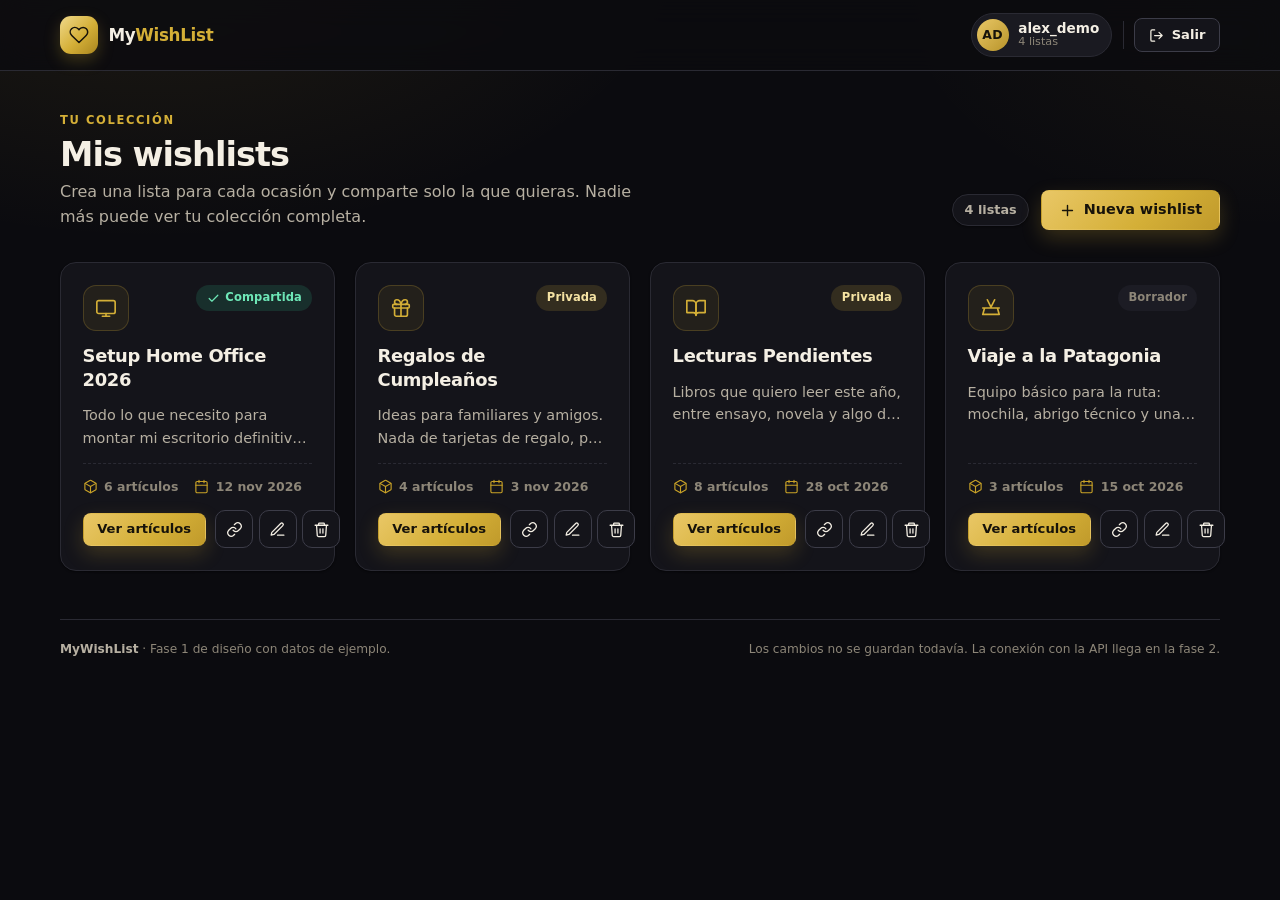
==== frontend/index.html @ bda4924b "Fase 4: Primera implementación de frontend" ====
<!DOCTYPE html>
<html lang="es">
<head>
  <meta charset="UTF-8">
  <meta name="viewport" content="width=device-width, initial-scale=1">
  <meta name="theme-color" content="#0b0b0f">
  <title>Mis wishlists · MyWishList</title>
  <meta name="description" content="Administra tus listas de deseos personales.">
  <link rel="stylesheet" href="css/styles.css">
</head>
<body data-page="wishlists">

  <header class="navbar">
    <div class="container navbar__inner">
      <a class="brand" href="index.html">
        <span class="brand__mark" aria-hidden="true">
          <svg viewBox="0 0 24 24" fill="none" stroke="currentColor" stroke-width="1.8" stroke-linecap="round" stroke-linejoin="round">
            <path d="M20.8 4.6a5.5 5.5 0 0 0-7.8 0L12 5.7l-1.1-1.1a5.5 5.5 0 0 0-7.8 7.8l1.1 1.1L12 21l7.7-7.5 1.1-1.1a5.5 5.5 0 0 0 0-7.8Z"/>
          </svg>
        </span>
        <span class="brand__name">My<span>WishList</span></span>
      </a>

      <nav class="navbar__actions" aria-label="Cuenta">
        <div class="user-chip">
          <span class="user-chip__avatar" aria-hidden="true">AD</span>
          <span class="user-chip__meta">
            <span class="user-chip__name">alex_demo</span>
            <span class="user-chip__role">4 listas</span>
          </span>
        </div>
        <span class="navbar__divider" aria-hidden="true"></span>
        <a class="btn btn--ghost btn--sm" href="login.html" aria-label="Cerrar sesión">
          <svg viewBox="0 0 24 24" fill="none" stroke="currentColor" stroke-width="2" stroke-linecap="round" stroke-linejoin="round" aria-hidden="true">
            <path d="M9 21H5a2 2 0 0 1-2-2V5a2 2 0 0 1 2-2h4"/>
            <path d="M16 17l5-5-5-5M21 12H9"/>
          </svg>
          <span>Salir</span>
        </a>
      </nav>
    </div>
  </header>

  <main class="container page">

    <section class="page-head">
      <div>
        <span class="eyebrow">Tu colección</span>
        <h1 class="page-head__title">Mis wishlists</h1>
        <p class="page-head__sub">Crea una lista para cada ocasión y comparte solo la que quieras. Nadie más puede ver tu colección completa.</p>
      </div>
      <div class="page-head__actions">
        <span class="count-pill" id="wishlist-count">4 listas</span>
        <button class="btn btn--primary" type="button" data-modal-open="wishlist-modal" data-new="wishlist">
          <svg viewBox="0 0 24 24" fill="none" stroke="currentColor" stroke-width="2" stroke-linecap="round" stroke-linejoin="round" aria-hidden="true">
            <path d="M12 5v14M5 12h14"/>
          </svg>
          Nueva wishlist
        </button>
      </div>
    </section>

    <section class="wishlist-grid" id="wishlist-grid" aria-label="Listas de deseos">

      <!-- Wishlist 1 -->
      <article class="wishlist-card"
               data-title="Setup Home Office 2026"
               data-description="Todo lo que necesito para montar mi escritorio definitivo: audio, periféricos y ergonomía."
               data-share="http://localhost:8000/?list=8f3c2b7d9a4e4c1f9b5d6a7e8f901234">
        <div class="wishlist-card__top">
          <span class="wishlist-card__icon" aria-hidden="true">
            <svg viewBox="0 0 24 24" fill="none" stroke="currentColor" stroke-width="1.8" stroke-linecap="round" stroke-linejoin="round">
              <rect x="2" y="4" width="20" height="14" rx="2"/>
              <path d="M8 21h8M12 18v3"/>
            </svg>
          </span>
          <span class="badge badge--success">
            <svg viewBox="0 0 24 24" fill="none" stroke="currentColor" stroke-width="2.2" stroke-linecap="round" stroke-linejoin="round" aria-hidden="true">
              <path d="M20 6 9 17l-5-5"/>
            </svg>
            Compartida
          </span>
        </div>
        <h2 class="wishlist-card__title"><a href="wishlist.html">Setup Home Office 2026</a></h2>
        <p class="wishlist-card__desc">Todo lo que necesito para montar mi escritorio definitivo: audio, periféricos y ergonomía.</p>
        <div class="wishlist-card__meta">
          <span class="meta-item">
            <svg viewBox="0 0 24 24" fill="none" stroke="currentColor" stroke-width="1.8" stroke-linecap="round" stroke-linejoin="round" aria-hidden="true">
              <path d="M21 16V8a2 2 0 0 0-1-1.73l-7-4a2 2 0 0 0-2 0l-7 4A2 2 0 0 0 3 8v8a2 2 0 0 0 1 1.73l7 4a2 2 0 0 0 2 0l7-4A2 2 0 0 0 21 16Z"/>
              <path d="m3.3 7 8.7 5 8.7-5M12 22V12"/>
            </svg>
            6 artículos
          </span>
          <span class="meta-item">
            <svg viewBox="0 0 24 24" fill="none" stroke="currentColor" stroke-width="1.8" stroke-linecap="round" stroke-linejoin="round" aria-hidden="true">
              <rect x="3" y="4" width="18" height="18" rx="2"/>
              <path d="M16 2v4M8 2v4M3 10h18"/>
            </svg>
            12 nov 2026
          </span>
        </div>
        <div class="wishlist-card__actions">
          <a class="btn btn--primary btn--sm" href="wishlist.html">Ver artículos</a>
          <div class="wishlist-card__tools">
            <button class="btn btn--ghost btn--icon" type="button" data-action="share"
                    data-share="http://localhost:8000/?list=8f3c2b7d9a4e4c1f9b5d6a7e8f901234"
                    title="Copiar enlace para compartir" aria-label="Copiar enlace para compartir">
              <svg viewBox="0 0 24 24" fill="none" stroke="currentColor" stroke-width="1.8" stroke-linecap="round" stroke-linejoin="round" aria-hidden="true">
                <path d="M10 13a5 5 0 0 0 7.5.5l3-3a5 5 0 0 0-7-7l-1.7 1.7"/>
                <path d="M14 11a5 5 0 0 0-7.5-.5l-3 3a5 5 0 0 0 7 7l1.7-1.7"/>
              </svg>
            </button>
            <button class="btn btn--ghost btn--icon" type="button" data-action="edit-wishlist"
                    title="Editar wishlist" aria-label="Editar wishlist">
              <svg viewBox="0 0 24 24" fill="none" stroke="currentColor" stroke-width="1.8" stroke-linecap="round" stroke-linejoin="round" aria-hidden="true">
                <path d="M12 20h9"/>
                <path d="M16.5 3.5a2.1 2.1 0 0 1 3 3L7 19l-4 1 1-4Z"/>
              </svg>
            </button>
            <button class="btn btn--ghost btn--icon is-danger" type="button" data-action="delete-wishlist"
                    title="Eliminar wishlist" aria-label="Eliminar wishlist">
              <svg viewBox="0 0 24 24" fill="none" stroke="currentColor" stroke-width="1.8" stroke-linecap="round" stroke-linejoin="round" aria-hidden="true">
                <path d="M3 6h18M8 6V4a1 1 0 0 1 1-1h6a1 1 0 0 1 1 1v2M19 6l-1 14a2 2 0 0 1-2 2H8a2 2 0 0 1-2-2L5 6"/>
                <path d="M10 11v6M14 11v6"/>
              </svg>
            </button>
          </div>
        </div>
      </article>

      <!-- Wishlist 2 -->
      <article class="wishlist-card"
               data-title="Regalos de Cumpleaños"
               data-description="Ideas para familiares y amigos. Nada de tarjetas de regalo, por favor."
               data-share="http://localhost:8000/?list=1a2b3c4d5e6f7a8b9c0d1e2f3a4b5c6d">
        <div class="wishlist-card__top">
          <span class="wishlist-card__icon" aria-hidden="true">
            <svg viewBox="0 0 24 24" fill="none" stroke="currentColor" stroke-width="1.8" stroke-linecap="round" stroke-linejoin="round">
              <rect x="3" y="8" width="18" height="4" rx="1"/>
              <path d="M12 8v13M19 12v7a2 2 0 0 1-2 2H7a2 2 0 0 1-2-2v-7"/>
              <path d="M7.5 8a2.5 2.5 0 0 1 0-5C11 3 12 8 12 8s1-5 4.5-5a2.5 2.5 0 0 1 0 5"/>
            </svg>
          </span>
          <span class="badge badge--soft">Privada</span>
        </div>
        <h2 class="wishlist-card__title"><a href="wishlist.html">Regalos de Cumpleaños</a></h2>
        <p class="wishlist-card__desc">Ideas para familiares y amigos. Nada de tarjetas de regalo, por favor.</p>
        <div class="wishlist-card__meta">
          <span class="meta-item">
            <svg viewBox="0 0 24 24" fill="none" stroke="currentColor" stroke-width="1.8" stroke-linecap="round" stroke-linejoin="round" aria-hidden="true">
              <path d="M21 16V8a2 2 0 0 0-1-1.73l-7-4a2 2 0 0 0-2 0l-7 4A2 2 0 0 0 3 8v8a2 2 0 0 0 1 1.73l7 4a2 2 0 0 0 2 0l7-4A2 2 0 0 0 21 16Z"/>
              <path d="m3.3 7 8.7 5 8.7-5M12 22V12"/>
            </svg>
            4 artículos
          </span>
          <span class="meta-item">
            <svg viewBox="0 0 24 24" fill="none" stroke="currentColor" stroke-width="1.8" stroke-linecap="round" stroke-linejoin="round" aria-hidden="true">
              <rect x="3" y="4" width="18" height="18" rx="2"/>
              <path d="M16 2v4M8 2v4M3 10h18"/>
            </svg>
            3 nov 2026
          </span>
        </div>
        <div class="wishlist-card__actions">
          <a class="btn btn--primary btn--sm" href="wishlist.html">Ver artículos</a>
          <div class="wishlist-card__tools">
            <button class="btn btn--ghost btn--icon" type="button" data-action="share"
                    data-share="http://localhost:8000/?list=1a2b3c4d5e6f7a8b9c0d1e2f3a4b5c6d"
                    title="Copiar enlace para compartir" aria-label="Copiar enlace para compartir">
              <svg viewBox="0 0 24 24" fill="none" stroke="currentColor" stroke-width="1.8" stroke-linecap="round" stroke-linejoin="round" aria-hidden="true">
                <path d="M10 13a5 5 0 0 0 7.5.5l3-3a5 5 0 0 0-7-7l-1.7 1.7"/>
                <path d="M14 11a5 5 0 0 0-7.5-.5l-3 3a5 5 0 0 0 7 7l1.7-1.7"/>
              </svg>
            </button>
            <button class="btn btn--ghost btn--icon" type="button" data-action="edit-wishlist"
                    title="Editar wishlist" aria-label="Editar wishlist">
              <svg viewBox="0 0 24 24" fill="none" stroke="currentColor" stroke-width="1.8" stroke-linecap="round" stroke-linejoin="round" aria-hidden="true">
                <path d="M12 20h9"/>
                <path d="M16.5 3.5a2.1 2.1 0 0 1 3 3L7 19l-4 1 1-4Z"/>
              </svg>
            </button>
            <button class="btn btn--ghost btn--icon is-danger" type="button" data-action="delete-wishlist"
                    title="Eliminar wishlist" aria-label="Eliminar wishlist">
              <svg viewBox="0 0 24 24" fill="none" stroke="currentColor" stroke-width="1.8" stroke-linecap="round" stroke-linejoin="round" aria-hidden="true">
                <path d="M3 6h18M8 6V4a1 1 0 0 1 1-1h6a1 1 0 0 1 1 1v2M19 6l-1 14a2 2 0 0 1-2 2H8a2 2 0 0 1-2-2L5 6"/>
                <path d="M10 11v6M14 11v6"/>
              </svg>
            </button>
          </div>
        </div>
      </article>

      <!-- Wishlist 3 -->
      <article class="wishlist-card"
               data-title="Lecturas Pendientes"
               data-description="Libros que quiero leer este año, entre ensayo, novela y algo de tecnología."
               data-share="http://localhost:8000/?list=9e8d7c6b5a4f3e2d1c0b9a8f7e6d5c4b">
        <div class="wishlist-card__top">
          <span class="wishlist-card__icon" aria-hidden="true">
            <svg viewBox="0 0 24 24" fill="none" stroke="currentColor" stroke-width="1.8" stroke-linecap="round" stroke-linejoin="round">
              <path d="M2 4h6a4 4 0 0 1 4 4v12a3 3 0 0 0-3-3H2z"/>
              <path d="M22 4h-6a4 4 0 0 0-4 4v12a3 3 0 0 1 3-3h7z"/>
            </svg>
          </span>
          <span class="badge badge--soft">Privada</span>
        </div>
        <h2 class="wishlist-card__title"><a href="wishlist.html">Lecturas Pendientes</a></h2>
        <p class="wishlist-card__desc">Libros que quiero leer este año, entre ensayo, novela y algo de tecnología.</p>
        <div class="wishlist-card__meta">
          <span class="meta-item">
            <svg viewBox="0 0 24 24" fill="none" stroke="currentColor" stroke-width="1.8" stroke-linecap="round" stroke-linejoin="round" aria-hidden="true">
              <path d="M21 16V8a2 2 0 0 0-1-1.73l-7-4a2 2 0 0 0-2 0l-7 4A2 2 0 0 0 3 8v8a2 2 0 0 0 1 1.73l7 4a2 2 0 0 0 2 0l7-4A2 2 0 0 0 21 16Z"/>
              <path d="m3.3 7 8.7 5 8.7-5M12 22V12"/>
            </svg>
            8 artículos
          </span>
          <span class="meta-item">
            <svg viewBox="0 0 24 24" fill="none" stroke="currentColor" stroke-width="1.8" stroke-linecap="round" stroke-linejoin="round" aria-hidden="true">
              <rect x="3" y="4" width="18" height="18" rx="2"/>
              <path d="M16 2v4M8 2v4M3 10h18"/>
            </svg>
            28 oct 2026
          </span>
        </div>
        <div class="wishlist-card__actions">
          <a class="btn btn--primary btn--sm" href="wishlist.html">Ver artículos</a>
          <div class="wishlist-card__tools">
            <button class="btn btn--ghost btn--icon" type="button" data-action="share"
                    data-share="http://localhost:8000/?list=9e8d7c6b5a4f3e2d1c0b9a8f7e6d5c4b"
                    title="Copiar enlace para compartir" aria-label="Copiar enlace para compartir">
              <svg viewBox="0 0 24 24" fill="none" stroke="currentColor" stroke-width="1.8" stroke-linecap="round" stroke-linejoin="round" aria-hidden="true">
                <path d="M10 13a5 5 0 0 0 7.5.5l3-3a5 5 0 0 0-7-7l-1.7 1.7"/>
                <path d="M14 11a5 5 0 0 0-7.5-.5l-3 3a5 5 0 0 0 7 7l1.7-1.7"/>
              </svg>
            </button>
            <button class="btn btn--ghost btn--icon" type="button" data-action="edit-wishlist"
                    title="Editar wishlist" aria-label="Editar wishlist">
              <svg viewBox="0 0 24 24" fill="none" stroke="currentColor" stroke-width="1.8" stroke-linecap="round" stroke-linejoin="round" aria-hidden="true">
                <path d="M12 20h9"/>
                <path d="M16.5 3.5a2.1 2.1 0 0 1 3 3L7 19l-4 1 1-4Z"/>
              </svg>
            </button>
            <button class="btn btn--ghost btn--icon is-danger" type="button" data-action="delete-wishlist"
                    title="Eliminar wishlist" aria-label="Eliminar wishlist">
              <svg viewBox="0 0 24 24" fill="none" stroke="currentColor" stroke-width="1.8" stroke-linecap="round" stroke-linejoin="round" aria-hidden="true">
                <path d="M3 6h18M8 6V4a1 1 0 0 1 1-1h6a1 1 0 0 1 1 1v2M19 6l-1 14a2 2 0 0 1-2 2H8a2 2 0 0 1-2-2L5 6"/>
                <path d="M10 11v6M14 11v6"/>
              </svg>
            </button>
          </div>
        </div>
      </article>

      <!-- Wishlist 4 -->
      <article class="wishlist-card"
               data-title="Viaje a la Patagonia"
               data-description="Equipo básico para la ruta: mochila, abrigo técnico y una buena cámara."
               data-share="http://localhost:8000/?list=5c4b3a2d1e0f9a8b7c6d5e4f3a2b1c0d">
        <div class="wishlist-card__top">
          <span class="wishlist-card__icon" aria-hidden="true">
            <svg viewBox="0 0 24 24" fill="none" stroke="currentColor" stroke-width="1.8" stroke-linecap="round" stroke-linejoin="round">
              <path d="m8 3 4 8 4-8M3 12h18M5 12l-2 7h18l-2-7"/>
            </svg>
          </span>
          <span class="badge badge--muted">Borrador</span>
        </div>
        <h2 class="wishlist-card__title"><a href="wishlist.html">Viaje a la Patagonia</a></h2>
        <p class="wishlist-card__desc">Equipo básico para la ruta: mochila, abrigo técnico y una buena cámara.</p>
        <div class="wishlist-card__meta">
          <span class="meta-item">
            <svg viewBox="0 0 24 24" fill="none" stroke="currentColor" stroke-width="1.8" stroke-linecap="round" stroke-linejoin="round" aria-hidden="true">
              <path d="M21 16V8a2 2 0 0 0-1-1.73l-7-4a2 2 0 0 0-2 0l-7 4A2 2 0 0 0 3 8v8a2 2 0 0 0 1 1.73l7 4a2 2 0 0 0 2 0l7-4A2 2 0 0 0 21 16Z"/>
              <path d="m3.3 7 8.7 5 8.7-5M12 22V12"/>
            </svg>
            3 artículos
          </span>
          <span class="meta-item">
            <svg viewBox="0 0 24 24" fill="none" stroke="currentColor" stroke-width="1.8" stroke-linecap="round" stroke-linejoin="round" aria-hidden="true">
              <rect x="3" y="4" width="18" height="18" rx="2"/>
              <path d="M16 2v4M8 2v4M3 10h18"/>
            </svg>
            15 oct 2026
          </span>
        </div>
        <div class="wishlist-card__actions">
          <a class="btn btn--primary btn--sm" href="wishlist.html">Ver artículos</a>
          <div class="wishlist-card__tools">
            <button class="btn btn--ghost btn--icon" type="button" data-action="share"
                    data-share="http://localhost:8000/?list=5c4b3a2d1e0f9a8b7c6d5e4f3a2b1c0d"
                    title="Copiar enlace para compartir" aria-label="Copiar enlace para compartir">
              <svg viewBox="0 0 24 24" fill="none" stroke="currentColor" stroke-width="1.8" stroke-linecap="round" stroke-linejoin="round" aria-hidden="true">
                <path d="M10 13a5 5 0 0 0 7.5.5l3-3a5 5 0 0 0-7-7l-1.7 1.7"/>
                <path d="M14 11a5 5 0 0 0-7.5-.5l-3 3a5 5 0 0 0 7 7l1.7-1.7"/>
              </svg>
            </button>
            <button class="btn btn--ghost btn--icon" type="button" data-action="edit-wishlist"
                    title="Editar wishlist" aria-label="Editar wishlist">
              <svg viewBox="0 0 24 24" fill="none" stroke="currentColor" stroke-width="1.8" stroke-linecap="round" stroke-linejoin="round" aria-hidden="true">
                <path d="M12 20h9"/>
                <path d="M16.5 3.5a2.1 2.1 0 0 1 3 3L7 19l-4 1 1-4Z"/>
              </svg>
            </button>
            <button class="btn btn--ghost btn--icon is-danger" type="button" data-action="delete-wishlist"
                    title="Eliminar wishlist" aria-label="Eliminar wishlist">
              <svg viewBox="0 0 24 24" fill="none" stroke="currentColor" stroke-width="1.8" stroke-linecap="round" stroke-linejoin="round" aria-hidden="true">
                <path d="M3 6h18M8 6V4a1 1 0 0 1 1-1h6a1 1 0 0 1 1 1v2M19 6l-1 14a2 2 0 0 1-2 2H8a2 2 0 0 1-2-2L5 6"/>
                <path d="M10 11v6M14 11v6"/>
              </svg>
            </button>
          </div>
        </div>
      </article>

    </section>

    <div class="empty-state" id="wishlist-empty" hidden>
      <span class="empty-state__icon" aria-hidden="true">
        <svg viewBox="0 0 24 24" fill="none" stroke="currentColor" stroke-width="1.8" stroke-linecap="round" stroke-linejoin="round">
          <path d="M20.8 4.6a5.5 5.5 0 0 0-7.8 0L12 5.7l-1.1-1.1a5.5 5.5 0 0 0-7.8 7.8l1.1 1.1L12 21l7.7-7.5 1.1-1.1a5.5 5.5 0 0 0 0-7.8Z"/>
        </svg>
      </span>
      <h2>Aún no tienes wishlists</h2>
      <p>Crea tu primera lista y empieza a guardar esos artículos que no quieres olvidar.</p>
      <button class="btn btn--primary" type="button" data-modal-open="wishlist-modal" data-new="wishlist">Crear mi primera lista</button>
    </div>

    <footer class="page-foot">
      <span><strong>MyWishList</strong> · Fase 1 de diseño con datos de ejemplo.</span>
      <span>Los cambios no se guardan todavía. La conexión con la API llega en la fase 2.</span>
    </footer>

  </main>

  <!-- Modal: crear / editar wishlist -->
  <dialog class="modal" id="wishlist-modal" aria-labelledby="wishlist-modal-title">
    <form id="wishlist-form" novalidate>
      <div class="modal__head">
        <div>
          <h2 class="modal__title" id="wishlist-modal-title">Nueva wishlist</h2>
          <p class="modal__sub" id="wishlist-modal-sub">Dale un nombre a la lista y, si quieres, una descripción breve.</p>
        </div>
        <button class="btn btn--ghost btn--icon" type="button" data-close aria-label="Cerrar">
          <svg viewBox="0 0 24 24" fill="none" stroke="currentColor" stroke-width="2" stroke-linecap="round" stroke-linejoin="round">
            <path d="M18 6 6 18M6 6l12 12"/>
          </svg>
        </button>
      </div>

      <div class="modal__body">
        <div class="field">
          <label class="field__label" for="wishlist-title">Título <span class="req">*</span></label>
          <input class="input" id="wishlist-title" name="title" type="text" maxlength="100"
                 placeholder="Ej. Setup Home Office 2026" required>
        </div>
        <div class="field">
          <label class="field__label" for="wishlist-description">Descripción</label>
          <textarea class="textarea" id="wishlist-description" name="description" maxlength="500"
                    placeholder="¿Para qué es esta lista? (opcional)"></textarea>
          <span class="field__hint">Máximo 500 caracteres.</span>
        </div>
      </div>

      <div class="modal__foot">
        <button class="btn btn--ghost" type="button" data-close>Cancelar</button>
        <button class="btn btn--primary" type="submit">
          <svg viewBox="0 0 24 24" fill="none" stroke="currentColor" stroke-width="2" stroke-linecap="round" stroke-linejoin="round" aria-hidden="true">
            <path d="M20 6 9 17l-5-5"/>
          </svg>
          <span id="wishlist-submit-label">Crear lista</span>
        </button>
      </div>
    </form>
  </dialog>

  <!-- Modal: confirmar eliminación -->
  <dialog class="modal modal--sm" id="confirm-modal" aria-labelledby="confirm-title">
    <div class="modal__head">
      <div>
        <h2 class="modal__title" id="confirm-title">¿Eliminar wishlist?</h2>
        <p class="modal__sub">Esta acción no se puede deshacer.</p>
      </div>
      <button class="btn btn--ghost btn--icon" type="button" data-close aria-label="Cerrar">
        <svg viewBox="0 0 24 24" fill="none" stroke="currentColor" stroke-width="2" stroke-linecap="round" stroke-linejoin="round">
          <path d="M18 6 6 18M6 6l12 12"/>
        </svg>
      </button>
    </div>
    <div class="modal__body">
      <div class="modal-icon modal-icon--danger" aria-hidden="true">
        <svg viewBox="0 0 24 24" fill="none" stroke="currentColor" stroke-width="1.8" stroke-linecap="round" stroke-linejoin="round">
          <path d="M3 6h18M8 6V4a1 1 0 0 1 1-1h6a1 1 0 0 1 1 1v2M19 6l-1 14a2 2 0 0 1-2 2H8a2 2 0 0 1-2-2L5 6"/>
          <path d="M10 11v6M14 11v6"/>
        </svg>
      </div>
      <p class="confirm-text" id="confirm-text">¿Seguro que quieres eliminar <strong>esta lista</strong> y todos sus artículos?</p>
    </div>
    <div class="modal__foot">
      <button class="btn btn--ghost" type="button" data-close>Cancelar</button>
      <button class="btn btn--danger" type="button" data-confirm-delete>Eliminar</button>
    </div>
  </dialog>

  <script defer src="js/ui-mock.js"></script>
</body>
</html>
---- frontend/css/styles.css ----
/* ==========================================================================
   MyWishList — Sistema de diseño
   Fase 1 del frontend: maquetación, estilos e interacción visual con
   datos de ejemplo. Paleta base: tonos oscuros con resaltado dorado.
   ========================================================================== */

:root {
  color-scheme: dark;

  /* Superficies */
  --bg-main: #0b0b0f;
  --bg-surface: #14141a;
  --bg-subtle: #1c1c24;
  --bg-elevated: #1a1a21;

  /* Dorados */
  --primary: #d4af37;
  --primary-hover: #e9c766;
  --primary-dark: #f5e3a3;
  --primary-light: rgba(212, 175, 55, 0.16);
  --primary-lighter: rgba(212, 175, 55, 0.08);
  --accent-soft: #c9a227;

  /* Texto */
  --text-main: #f4efe4;
  --text-muted: #b7b0a2;
  --text-soft: #8d8678;

  /* Bordes */
  --border: #2a2a33;
  --border-strong: #3c3c48;

  /* Estados */
  --danger: #c94f47;
  --danger-dark: #b03f38;
  --danger-light: rgba(201, 79, 71, 0.16);
  --success: #34d399;

  /* Sombras */
  --shadow-sm: 0 1px 2px rgba(0, 0, 0, 0.45);
  --shadow-md: 0 10px 28px rgba(0, 0, 0, 0.45);
  --shadow-lg: 0 24px 64px rgba(0, 0, 0, 0.65);

  /* Radios */
  --radius-sm: 8px;
  --radius-md: 12px;
  --radius-lg: 16px;
  --radius-xl: 22px;

  --font: "Inter", "Segoe UI", system-ui, -apple-system, "Helvetica Neue", Arial, sans-serif;
}

/* --------------------------------------------------------------------------
   Base
   -------------------------------------------------------------------------- */

*,
*::before,
*::after {
  box-sizing: border-box;
}

html {
  -webkit-text-size-adjust: 100%;
  scroll-behavior: smooth;
}

body {
  margin: 0;
  min-height: 100vh;
  font-family: var(--font);
  font-size: 1rem;
  line-height: 1.55;
  color: var(--text-main);
  background-color: var(--bg-main);
  background-image:
    radial-gradient(900px 520px at 12% -8%, rgba(212, 175, 55, 0.1), transparent 60%),
    radial-gradient(700px 420px at 100% 0%, rgba(212, 175, 55, 0.05), transparent 55%);
  background-repeat: no-repeat;
  -webkit-font-smoothing: antialiased;
}

h1,
h2,
h3,
h4,
p {
  margin: 0;
}

a {
  color: var(--primary);
  text-decoration: none;
}

a:hover {
  color: var(--primary-hover);
}

img {
  display: block;
  max-width: 100%;
}

button,
input,
textarea,
select {
  font: inherit;
  color: inherit;
}

:focus-visible {
  outline: 3px solid rgba(212, 175, 55, 0.45);
  outline-offset: 2px;
}

::selection {
  background: rgba(212, 175, 55, 0.32);
  color: #fff;
}

[hidden] {
  display: none !important;
}

/* --------------------------------------------------------------------------
   Layout
   -------------------------------------------------------------------------- */

.container {
  width: min(1160px, 100% - 2.5rem);
  margin-inline: auto;
}

.page {
  padding-block: 2.25rem 3.5rem;
}

.page--narrow {
  width: min(980px, 100% - 2.5rem);
}

.stack {
  display: grid;
  gap: 1.5rem;
}

/* --------------------------------------------------------------------------
   Marca
   -------------------------------------------------------------------------- */

.brand {
  display: inline-flex;
  align-items: center;
  gap: 0.65rem;
  color: var(--text-main);
  font-weight: 800;
  font-size: 1.05rem;
  letter-spacing: -0.02em;
}

.brand:hover {
  color: var(--text-main);
}

.brand__mark {
  display: grid;
  place-items: center;
  width: 38px;
  height: 38px;
  border-radius: 11px;
  color: #17130a;
  background: linear-gradient(135deg, #f0d98a 0%, var(--primary) 55%, #a9861f 100%);
  box-shadow: 0 6px 16px rgba(212, 175, 55, 0.25);
}

.brand__mark svg {
  width: 20px;
  height: 20px;
}

.brand__name span {
  color: var(--primary);
}

/* --------------------------------------------------------------------------
   Navbar
   -------------------------------------------------------------------------- */

.navbar {
  position: sticky;
  top: 0;
  z-index: 40;
  background: rgba(11, 11, 15, 0.82);
  backdrop-filter: blur(14px);
  border-bottom: 1px solid var(--border);
}

.navbar__inner {
  display: flex;
  align-items: center;
  justify-content: space-between;
  gap: 1rem;
  min-height: 70px;
  padding-block: 0.65rem;
}

.navbar__actions {
  display: flex;
  align-items: center;
  gap: 0.65rem;
}

.navbar__divider {
  width: 1px;
  height: 28px;
  background: var(--border);
}

.user-chip {
  display: inline-flex;
  align-items: center;
  gap: 0.6rem;
  padding: 0.3rem 0.75rem 0.3rem 0.3rem;
  border-radius: 999px;
  background: var(--bg-elevated);
  border: 1px solid var(--border);
}

.user-chip__avatar {
  display: grid;
  place-items: center;
  width: 32px;
  height: 32px;
  border-radius: 50%;
  font-size: 0.78rem;
  font-weight: 700;
  color: #17130a;
  background: linear-gradient(135deg, #e9c766, #b8942a);
  letter-spacing: 0.02em;
}

.user-chip__meta {
  display: grid;
  line-height: 1.15;
}

.user-chip__name {
  font-size: 0.85rem;
  font-weight: 700;
}

.user-chip__role {
  font-size: 0.7rem;
  color: var(--text-soft);
}

/* --------------------------------------------------------------------------
   Botones
   -------------------------------------------------------------------------- */

.btn {
  display: inline-flex;
  align-items: center;
  justify-content: center;
  gap: 0.5rem;
  padding: 0.65rem 1.05rem;
  border: 1px solid transparent;
  border-radius: var(--radius-sm);
  background: transparent;
  font-size: 0.9rem;
  font-weight: 650;
  line-height: 1.2;
  cursor: pointer;
  transition: background-color 0.18s ease, border-color 0.18s ease,
    color 0.18s ease, box-shadow 0.18s ease, transform 0.18s ease;
  white-space: nowrap;
}

.btn svg {
  width: 17px;
  height: 17px;
  flex-shrink: 0;
}

.btn--primary {
  color: #17130a;
  background: linear-gradient(135deg, #e9c766 0%, #d4af37 60%, #c09a2b 100%);
  box-shadow: 0 8px 20px rgba(212, 175, 55, 0.22);
}

.btn--primary:hover {
  color: #17130a;
  background: linear-gradient(135deg, #f2df9f 0%, #e0be55 100%);
  transform: translateY(-1px);
  box-shadow: 0 10px 26px rgba(212, 175, 55, 0.28);
}

.btn--primary:focus-visible {
  outline-color: rgba(244, 239, 228, 0.75);
}

.btn--ghost {
  color: var(--text-main);
  background: var(--bg-surface);
  border-color: var(--border-strong);
}

.btn--ghost:hover {
  border-color: var(--accent-soft);
  color: var(--primary-hover);
  background: var(--primary-lighter);
}

.btn--subtle {
  color: var(--primary-hover);
  background: var(--primary-light);
  border-color: transparent;
}

.btn--subtle:hover {
  color: var(--primary-dark);
  background: rgba(212, 175, 55, 0.26);
}

.btn--danger {
  color: #fff;
  background: var(--danger);
  box-shadow: 0 6px 16px rgba(201, 79, 71, 0.26);
}

.btn--danger:hover {
  color: #fff;
  background: var(--danger-dark);
}

.btn--sm {
  padding: 0.48rem 0.85rem;
  font-size: 0.82rem;
  border-radius: var(--radius-sm);
}

.btn--sm svg {
  width: 15px;
  height: 15px;
}

.btn--icon {
  width: 38px;
  height: 38px;
  padding: 0;
  border-radius: 10px;
}

.btn--icon svg {
  width: 17px;
  height: 17px;
}

.btn--icon.is-danger:hover {
  color: #f08a80;
  background: var(--danger-light);
  border-color: rgba(240, 138, 128, 0.35);
}

.btn--block {
  width: 100%;
}

.btn-row {
  display: flex;
  flex-wrap: wrap;
  align-items: center;
  gap: 0.65rem;
}

/* --------------------------------------------------------------------------
   Encabezados de página
   -------------------------------------------------------------------------- */

.eyebrow {
  display: inline-block;
  font-size: 0.72rem;
  font-weight: 800;
  letter-spacing: 0.14em;
  text-transform: uppercase;
  color: var(--primary);
  margin-bottom: 0.4rem;
}

.page-head {
  display: flex;
  flex-wrap: wrap;
  align-items: flex-end;
  justify-content: space-between;
  gap: 1.25rem;
  margin-bottom: 2rem;
}

.page-head__title {
  font-size: clamp(1.65rem, 3.4vw, 2.1rem);
  font-weight: 800;
  letter-spacing: -0.03em;
  line-height: 1.15;
}

.page-head__sub {
  margin-top: 0.35rem;
  color: var(--text-muted);
  max-width: 58ch;
}

.page-head__actions {
  display: flex;
  align-items: center;
  gap: 0.75rem;
}

.count-pill {
  display: inline-flex;
  align-items: center;
  gap: 0.35rem;
  padding: 0.3rem 0.7rem;
  border-radius: 999px;
  background: var(--bg-surface);
  border: 1px solid var(--border);
  color: var(--text-muted);
  font-size: 0.8rem;
  font-weight: 700;
  box-shadow: var(--shadow-sm);
}

/* --------------------------------------------------------------------------
   Badges / etiquetas
   -------------------------------------------------------------------------- */

.badge {
  display: inline-flex;
  align-items: center;
  gap: 0.35rem;
  padding: 0.28rem 0.65rem;
  border-radius: 999px;
  font-size: 0.72rem;
  font-weight: 750;
  letter-spacing: 0.01em;
}

.badge--soft {
  background: var(--primary-light);
  color: var(--primary-dark);
}

.badge--outline {
  background: var(--bg-surface);
  color: var(--text-muted);
  border: 1px solid var(--border);
}

.badge--success {
  background: rgba(52, 211, 153, 0.14);
  color: #6ee7b7;
}

.badge--muted {
  background: var(--bg-subtle);
  color: var(--text-soft);
}

.badge svg {
  width: 13px;
  height: 13px;
}

/* --------------------------------------------------------------------------
   Tarjetas de wishlist
   -------------------------------------------------------------------------- */

.wishlist-grid {
  display: grid;
  grid-template-columns: repeat(auto-fill, minmax(260px, 1fr));
  gap: 1.25rem;
}

.wishlist-card {
  position: relative;
  display: flex;
  flex-direction: column;
  gap: 0.85rem;
  padding: 1.35rem;
  background: var(--bg-surface);
  border: 1px solid var(--border);
  border-radius: var(--radius-lg);
  box-shadow: var(--shadow-sm);
  transition: border-color 0.18s ease, box-shadow 0.18s ease, transform 0.18s ease;
}

.wishlist-card::before {
  content: "";
  position: absolute;
  inset: 0 0 auto;
  height: 4px;
  border-radius: var(--radius-lg) var(--radius-lg) 0 0;
  background: linear-gradient(90deg, var(--primary), var(--primary-hover));
  opacity: 0;
  transition: opacity 0.18s ease;
}

.wishlist-card:hover {
  border-color: rgba(212, 175, 55, 0.38);
  box-shadow: 0 14px 34px rgba(0, 0, 0, 0.5);
  transform: translateY(-2px);
}

.wishlist-card:hover::before {
  opacity: 1;
}

.wishlist-card__top {
  display: flex;
  align-items: flex-start;
  justify-content: space-between;
  gap: 0.75rem;
}

.wishlist-card__icon {
  display: grid;
  place-items: center;
  width: 46px;
  height: 46px;
  border-radius: 13px;
  color: var(--primary);
  background: var(--primary-lighter);
  border: 1px solid rgba(212, 175, 55, 0.22);
}

.wishlist-card__icon svg {
  width: 22px;
  height: 22px;
}

.wishlist-card__title {
  font-size: 1.12rem;
  font-weight: 800;
  letter-spacing: -0.02em;
  line-height: 1.3;
}

.wishlist-card__title a {
  color: inherit;
}

.wishlist-card__title a:hover {
  color: var(--primary);
}

.wishlist-card__desc {
  color: var(--text-muted);
  font-size: 0.9rem;
  display: -webkit-box;
  -webkit-line-clamp: 2;
  -webkit-box-orient: vertical;
  overflow: hidden;
  min-height: 2.6em;
}

.wishlist-card__meta {
  display: flex;
  flex-wrap: wrap;
  gap: 0.35rem 1rem;
  padding-top: 0.85rem;
  margin-top: auto;
  border-top: 1px dashed var(--border);
  color: var(--text-soft);
  font-size: 0.78rem;
  font-weight: 600;
}

.meta-item {
  display: inline-flex;
  align-items: center;
  gap: 0.4rem;
}

.meta-item svg {
  width: 15px;
  height: 15px;
  color: var(--accent-soft);
}

.wishlist-card__actions {
  display: flex;
  align-items: center;
  justify-content: space-between;
  gap: 0.6rem;
}

.wishlist-card__tools {
  display: flex;
  gap: 0.35rem;
}

/* --------------------------------------------------------------------------
   Encabezado de una wishlist (artículos)
   -------------------------------------------------------------------------- */

.breadcrumb {
  display: flex;
  align-items: center;
  gap: 0.45rem;
  margin-bottom: 1.1rem;
  font-size: 0.82rem;
  color: var(--text-soft);
}

.breadcrumb a {
  display: inline-flex;
  align-items: center;
  gap: 0.35rem;
  font-weight: 650;
}

.breadcrumb span {
  color: var(--text-muted);
}

.list-head {
  display: flex;
  flex-wrap: wrap;
  align-items: flex-end;
  justify-content: space-between;
  gap: 1.5rem;
  margin-bottom: 1.5rem;
}

.list-head__title {
  margin-top: 0.55rem;
  font-size: clamp(1.7rem, 3.6vw, 2.2rem);
  font-weight: 800;
  letter-spacing: -0.03em;
  line-height: 1.15;
}

.list-head__desc {
  margin-top: 0.45rem;
  color: var(--text-muted);
  max-width: 60ch;
}

.list-head__meta {
  display: flex;
  flex-wrap: wrap;
  align-items: center;
  gap: 0.5rem 1.25rem;
  margin-top: 0.9rem;
}

.list-head__meta .meta-item {
  color: var(--text-soft);
  font-size: 0.82rem;
  font-weight: 600;
}

.list-head__actions {
  display: grid;
  gap: 0.75rem;
  justify-items: end;
}

.owner-inline {
  display: inline-flex;
  align-items: center;
  gap: 0.45rem;
  color: var(--text-soft);
  font-size: 0.82rem;
  font-weight: 600;
}

.owner-inline .user-chip__avatar {
  width: 24px;
  height: 24px;
  font-size: 0.62rem;
}

/* --------------------------------------------------------------------------
   Barra para compartir
   -------------------------------------------------------------------------- */

.share-bar {
  display: flex;
  flex-wrap: wrap;
  align-items: center;
  gap: 0.9rem;
  padding: 0.9rem 1rem;
  margin-bottom: 1.75rem;
  border-radius: var(--radius-md);
  border: 1px solid rgba(212, 175, 55, 0.3);
  background: linear-gradient(120deg, rgba(212, 175, 55, 0.12) 0%, rgba(212, 175, 55, 0.03) 100%);
}

.share-bar__icon {
  display: grid;
  place-items: center;
  width: 36px;
  height: 36px;
  flex-shrink: 0;
  border-radius: 10px;
  color: var(--primary);
  background: var(--bg-surface);
  border: 1px solid rgba(212, 175, 55, 0.25);
}

.share-bar__icon svg {
  width: 18px;
  height: 18px;
}

.share-bar__text {
  display: grid;
  flex: 1;
  min-width: 200px;
  line-height: 1.3;
}

.share-bar__text strong {
  font-size: 0.86rem;
}

.share-bar__url {
  margin-top: 0.15rem;
  font-family: ui-monospace, "SFMono-Regular", "Cascadia Code", Consolas, monospace;
  font-size: 0.78rem;
  color: var(--text-muted);
  overflow-wrap: anywhere;
}

/* --------------------------------------------------------------------------
   Toolbar (búsqueda)
   -------------------------------------------------------------------------- */

.toolbar {
  display: flex;
  flex-wrap: wrap;
  align-items: center;
  gap: 0.85rem;
  margin-bottom: 1.35rem;
}

.search {
  position: relative;
  flex: 1;
  min-width: 230px;
  max-width: 380px;
}

.search svg {
  position: absolute;
  top: 50%;
  left: 0.85rem;
  width: 17px;
  height: 17px;
  transform: translateY(-50%);
  color: var(--text-soft);
  pointer-events: none;
}

.search__input {
  width: 100%;
  padding: 0.6rem 0.9rem 0.6rem 2.5rem;
  border: 1px solid var(--border-strong);
  border-radius: 10px;
  background: var(--bg-surface);
  font-size: 0.88rem;
  transition: border-color 0.18s ease, box-shadow 0.18s ease;
}

.search__input::placeholder {
  color: var(--text-soft);
}

.search__input:focus {
  outline: none;
  border-color: var(--accent-soft);
  box-shadow: 0 0 0 4px rgba(212, 175, 55, 0.18);
}

.toolbar__count {
  color: var(--text-soft);
  font-size: 0.82rem;
  font-weight: 650;
}

.visitor-note {
  display: none;
  align-items: center;
  gap: 0.4rem;
  margin-left: auto;
  padding: 0.3rem 0.7rem;
  border-radius: 999px;
  background: var(--bg-surface);
  border: 1px solid var(--border);
  color: var(--text-soft);
  font-size: 0.76rem;
  font-weight: 650;
}

.visitor-note svg {
  width: 14px;
  height: 14px;
  color: var(--primary);
}

body[data-view-mode="visitor"] [data-owner-only] {
  display: none !important;
}

body[data-view-mode="visitor"] .visitor-note {
  display: inline-flex;
}

body[data-view-mode="visitor"] .list-head__actions {
  align-items: flex-end;
}

/* --------------------------------------------------------------------------
   Selector de vista (dueño / visitante)
   -------------------------------------------------------------------------- */

.segmented {
  display: inline-flex;
  gap: 3px;
  padding: 4px;
  border-radius: 10px;
  background: var(--bg-surface);
  border: 1px solid var(--border);
  box-shadow: var(--shadow-sm);
}

.segmented__btn {
  display: inline-flex;
  align-items: center;
  gap: 0.35rem;
  padding: 0.4rem 0.7rem;
  border: none;
  border-radius: 7px;
  background: transparent;
  color: var(--text-muted);
  font-size: 0.78rem;
  font-weight: 700;
  cursor: pointer;
  transition: background-color 0.18s ease, color 0.18s ease;
}

.segmented__btn svg {
  width: 14px;
  height: 14px;
}

.segmented__btn:hover {
  color: var(--primary-hover);
}

.segmented__btn.is-active {
  color: var(--primary-dark);
  background: var(--primary-light);
}

/* --------------------------------------------------------------------------
   Tarjetas de artículos
   -------------------------------------------------------------------------- */

.item-grid {
  display: grid;
  grid-template-columns: repeat(auto-fill, minmax(280px, 1fr));
  gap: 1.25rem;
}

.item-card {
  display: flex;
  flex-direction: column;
  background: var(--bg-surface);
  border: 1px solid var(--border);
  border-radius: var(--radius-lg);
  overflow: hidden;
  box-shadow: var(--shadow-sm);
  transition: border-color 0.18s ease, box-shadow 0.18s ease, transform 0.18s ease;
}

.item-card:hover {
  border-color: rgba(212, 175, 55, 0.35);
  box-shadow: 0 14px 34px rgba(0, 0, 0, 0.5);
  transform: translateY(-2px);
}

.item-card__media {
  position: relative;
  aspect-ratio: 4 / 3;
  background: linear-gradient(140deg, #211d15 0%, #15141a 100%);
  overflow: hidden;
}

.item-card__img {
  width: 100%;
  height: 100%;
  object-fit: cover;
}

.price-tag {
  position: absolute;
  top: 0.75rem;
  right: 0.75rem;
  padding: 0.3rem 0.65rem;
  border-radius: 999px;
  background: rgba(13, 12, 9, 0.82);
  color: var(--primary-hover);
  border: 1px solid rgba(212, 175, 55, 0.35);
  font-size: 0.82rem;
  font-weight: 800;
  letter-spacing: -0.01em;
  box-shadow: 0 4px 12px rgba(0, 0, 0, 0.45);
  backdrop-filter: blur(4px);
}

.item-card__body {
  display: flex;
  flex-direction: column;
  gap: 0.4rem;
  padding: 1rem 1.1rem 0.6rem;
  flex: 1;
}

.item-card__title {
  font-size: 1rem;
  font-weight: 750;
  letter-spacing: -0.01em;
  line-height: 1.35;
}

.item-card__desc {
  color: var(--text-muted);
  font-size: 0.84rem;
  display: -webkit-box;
  -webkit-line-clamp: 2;
  -webkit-box-orient: vertical;
  overflow: hidden;
}

.item-card__footer {
  display: flex;
  align-items: center;
  justify-content: space-between;
  gap: 0.5rem;
  padding: 0.7rem 1.1rem 1rem;
}

.item-card__tools {
  display: flex;
  gap: 0.3rem;
}

.item-card__tools .btn--icon {
  width: 32px;
  height: 32px;
}

.item-card__tools .btn--icon svg {
  width: 15px;
  height: 15px;
}

/* --------------------------------------------------------------------------
   Estado vacío
   -------------------------------------------------------------------------- */

.empty-state {
  display: grid;
  justify-items: center;
  gap: 0.6rem;
  padding: 3rem 1.5rem;
  text-align: center;
  border: 1px dashed rgba(212, 175, 55, 0.22);
  border-radius: var(--radius-lg);
  background: rgba(20, 20, 26, 0.55);
}

.empty-state__icon {
  display: grid;
  place-items: center;
  width: 56px;
  height: 56px;
  border-radius: 50%;
  color: var(--primary);
  background: var(--primary-lighter);
  border: 1px solid rgba(212, 175, 55, 0.22);
}

.empty-state__icon svg {
  width: 26px;
  height: 26px;
}

.empty-state h2 {
  font-size: 1.05rem;
  font-weight: 750;
}

.empty-state p {
  color: var(--text-muted);
  font-size: 0.88rem;
  max-width: 42ch;
}

/* --------------------------------------------------------------------------
   Formularios
   -------------------------------------------------------------------------- */

.field {
  display: grid;
  gap: 0.4rem;
}

.field__label {
  font-size: 0.82rem;
  font-weight: 750;
  color: var(--text-main);
}

.field__label .req {
  color: var(--danger);
}

.field__hint {
  font-size: 0.76rem;
  color: var(--text-soft);
}

.input,
.textarea,
.select {
  width: 100%;
  padding: 0.65rem 0.8rem;
  border: 1px solid var(--border-strong);
  border-radius: 9px;
  background: var(--bg-main);
  font-size: 0.9rem;
  transition: border-color 0.18s ease, box-shadow 0.18s ease;
}

.textarea {
  min-height: 88px;
  resize: vertical;
}

.input::placeholder,
.textarea::placeholder {
  color: #6d685e;
}

.input:focus,
.textarea:focus,
.select:focus {
  outline: none;
  border-color: var(--accent-soft);
  box-shadow: 0 0 0 4px rgba(212, 175, 55, 0.18);
}

.form-grid {
  display: grid;
  grid-template-columns: 1fr 1fr;
  gap: 1rem;
}

.form-grid--single {
  grid-template-columns: 1fr;
}

.field--full {
  grid-column: 1 / -1;
}

.input-group {
  position: relative;
}

.input-group .input {
  padding-right: 2.9rem;
}

.input-group__btn {
  position: absolute;
  top: 50%;
  right: 0.4rem;
  display: grid;
  place-items: center;
  width: 34px;
  height: 34px;
  transform: translateY(-50%);
  border: none;
  border-radius: 7px;
  background: transparent;
  color: var(--text-soft);
  cursor: pointer;
}

.input-group__btn:hover {
  color: var(--primary);
  background: var(--primary-lighter);
}

.input-group__btn svg {
  width: 17px;
  height: 17px;
}

.form-actions {
  display: flex;
  justify-content: flex-end;
  gap: 0.6rem;
  padding-top: 0.25rem;
}

/* --------------------------------------------------------------------------
   Modales
   -------------------------------------------------------------------------- */

.modal {
  width: min(560px, calc(100% - 2rem));
  max-height: calc(100vh - 3rem);
  padding: 0;
  border: 1px solid rgba(212, 175, 55, 0.18);
  border-radius: var(--radius-lg);
  background: var(--bg-surface);
  color: var(--text-main);
  box-shadow: var(--shadow-lg);
  overflow: auto;
}

.modal--sm {
  width: min(440px, calc(100% - 2rem));
}

.modal::backdrop {
  background: rgba(0, 0, 0, 0.62);
  backdrop-filter: blur(3px);
}

.modal[open] {
  animation: modal-in 0.2s ease-out;
}

@keyframes modal-in {
  from {
    opacity: 0;
    transform: translateY(10px) scale(0.985);
  }
  to {
    opacity: 1;
    transform: translateY(0) scale(1);
  }
}

.modal__head {
  display: flex;
  align-items: flex-start;
  justify-content: space-between;
  gap: 1rem;
  padding: 1.25rem 1.5rem;
  border-bottom: 1px solid var(--border);
  background: linear-gradient(180deg, #1b1913, var(--bg-surface));
}

.modal__title {
  font-size: 1.1rem;
  font-weight: 800;
  letter-spacing: -0.02em;
}

.modal__sub {
  margin-top: 0.2rem;
  color: var(--text-soft);
  font-size: 0.82rem;
}

.modal__body {
  padding: 1.35rem 1.5rem;
  display: grid;
  gap: 1rem;
}

.modal__foot {
  display: flex;
  justify-content: flex-end;
  gap: 0.6rem;
  padding: 0 1.5rem 1.4rem;
}

.modal-icon {
  display: grid;
  place-items: center;
  width: 44px;
  height: 44px;
  margin-bottom: 0.75rem;
  border-radius: 12px;
}

.modal-icon--danger {
  color: #f08a80;
  background: var(--danger-light);
}

.modal-icon svg {
  width: 22px;
  height: 22px;
}

.confirm-text {
  color: var(--text-muted);
  font-size: 0.9rem;
}

.confirm-text strong {
  color: var(--text-main);
}

/* Vista previa de imagen en el modal de artículo */

.image-preview {
  display: flex;
  align-items: center;
  gap: 0.9rem;
  padding: 0.6rem;
  border: 1px dashed rgba(212, 175, 55, 0.22);
  border-radius: 10px;
  background: var(--bg-elevated);
}

.image-preview__img {
  width: 86px;
  height: 64px;
  object-fit: cover;
  border-radius: 7px;
  background: var(--bg-subtle);
  flex-shrink: 0;
}

.image-preview__text {
  font-size: 0.76rem;
  color: var(--text-soft);
  line-height: 1.4;
}

/* --------------------------------------------------------------------------
   Login
   -------------------------------------------------------------------------- */

.auth {
  display: grid;
  grid-template-columns: 1.02fr 0.98fr;
  min-height: 100vh;
}

.auth__aside {
  position: relative;
  display: flex;
  flex-direction: column;
  justify-content: space-between;
  gap: 2.5rem;
  padding: clamp(2rem, 4vw, 3.5rem);
  color: #f6f0e1;
  background: linear-gradient(155deg, #09090d 0%, #171208 44%, #2b210b 76%, #49350f 100%);
  overflow: hidden;
}

.auth__aside::before,
.auth__aside::after {
  content: "";
  position: absolute;
  border-radius: 50%;
  pointer-events: none;
}

.auth__aside::before {
  width: 420px;
  height: 420px;
  top: -140px;
  right: -120px;
  background: radial-gradient(circle, rgba(212, 175, 55, 0.18), transparent 65%);
}

.auth__aside::after {
  width: 340px;
  height: 340px;
  bottom: -120px;
  left: -100px;
  background: radial-gradient(circle, rgba(212, 175, 55, 0.3), transparent 68%);
}

.auth__aside > * {
  position: relative;
  z-index: 1;
}

.brand--on-dark,
.brand--on-dark:hover {
  color: #f6f0e1;
}

.brand--on-dark .brand__mark {
  color: #f0d98a;
  background: rgba(212, 175, 55, 0.14);
  border: 1px solid rgba(212, 175, 55, 0.4);
  box-shadow: none;
  backdrop-filter: blur(6px);
}

.brand--on-dark .brand__name span {
  color: #e9c766;
}

.auth__pitch {
  max-width: 30ch;
}

.auth__pitch h1 {
  font-size: clamp(1.9rem, 3.4vw, 2.75rem);
  font-weight: 800;
  letter-spacing: -0.035em;
  line-height: 1.12;
}

.auth__pitch p {
  margin-top: 0.9rem;
  color: #c8bb98;
  font-size: 0.98rem;
  max-width: 42ch;
}

.auth__features {
  display: grid;
  gap: 0.85rem;
  margin-top: 2rem;
  padding: 0;
  list-style: none;
}

.auth__features li {
  display: flex;
  align-items: flex-start;
  gap: 0.7rem;
  font-size: 0.9rem;
  color: #ece2cd;
}

.auth__features .feature-icon {
  display: grid;
  place-items: center;
  width: 30px;
  height: 30px;
  flex-shrink: 0;
  border-radius: 9px;
  color: var(--primary-hover);
  background: rgba(212, 175, 55, 0.12);
  border: 1px solid rgba(212, 175, 55, 0.28);
}

.auth__features .feature-icon svg {
  width: 16px;
  height: 16px;
}

.auth__aside-foot {
  color: #a2916a;
  font-size: 0.76rem;
}

.auth__panel {
  display: grid;
  place-items: center;
  padding: clamp(1.5rem, 4vw, 3rem);
}

.auth__mobile-brand {
  display: none;
  margin-bottom: 1.25rem;
  justify-content: center;
}

.auth-card {
  width: min(430px, 100%);
  padding: clamp(1.5rem, 3vw, 2.25rem);
  border-radius: var(--radius-xl);
  background: var(--bg-surface);
  border: 1px solid rgba(212, 175, 55, 0.16);
  box-shadow: var(--shadow-lg);
}

.auth-card__head {
  margin-bottom: 1.35rem;
}

.auth-card__head h2 {
  font-size: 1.5rem;
  font-weight: 800;
  letter-spacing: -0.03em;
}

.auth-card__head p {
  margin-top: 0.3rem;
  color: var(--text-muted);
  font-size: 0.88rem;
}

.tabs {
  display: grid;
  grid-template-columns: 1fr 1fr;
  gap: 4px;
  padding: 4px;
  margin-bottom: 1.4rem;
  border-radius: 11px;
  background: var(--bg-subtle);
}

.tabs__btn {
  padding: 0.55rem 0.5rem;
  border: none;
  border-radius: 8px;
  background: transparent;
  color: var(--text-muted);
  font-size: 0.86rem;
  font-weight: 700;
  cursor: pointer;
  transition: background-color 0.18s ease, color 0.18s ease, box-shadow 0.18s ease;
}

.tabs__btn.is-active {
  color: var(--primary-dark);
  background: var(--primary-light);
  box-shadow: inset 0 0 0 1px rgba(212, 175, 55, 0.22);
}

.auth-form {
  display: grid;
  gap: 1rem;
}

.auth-form__row {
  display: flex;
  align-items: center;
  justify-content: space-between;
  gap: 0.75rem;
  font-size: 0.8rem;
}

.checkbox {
  display: inline-flex;
  align-items: center;
  gap: 0.45rem;
  color: var(--text-muted);
  font-weight: 600;
  cursor: pointer;
}

.checkbox input {
  width: 15px;
  height: 15px;
  accent-color: var(--primary);
}

.auth-form__link,
.link-button {
  border: 0;
  background: none;
  padding: 0;
  font-size: 0.8rem;
  font-weight: 650;
  color: var(--primary);
  cursor: pointer;
}

.auth-form__link:hover,
.link-button:hover {
  color: var(--primary-hover);
  text-decoration: underline;
}

.auth-switch {
  margin-top: 1.25rem;
  text-align: center;
  color: var(--text-muted);
  font-size: 0.84rem;
}

.auth-switch button {
  border: none;
  background: none;
  padding: 0;
  color: var(--primary);
  font-weight: 750;
  cursor: pointer;
}

.auth-switch button:hover {
  color: var(--primary-hover);
  text-decoration: underline;
}

.demo-hint {
  display: flex;
  align-items: flex-start;
  gap: 0.55rem;
  margin-top: 1.25rem;
  padding: 0.65rem 0.8rem;
  border-radius: 9px;
  border: 1px dashed rgba(212, 175, 55, 0.3);
  background: var(--primary-lighter);
  color: var(--text-muted);
  font-size: 0.76rem;
  line-height: 1.45;
}

.demo-hint svg {
  width: 15px;
  height: 15px;
  flex-shrink: 0;
  margin-top: 0.1rem;
  color: var(--primary);
}

.demo-hint code {
  font-family: ui-monospace, "SFMono-Regular", Consolas, monospace;
  font-size: 0.74rem;
  color: var(--primary-hover);
  background: #0b0b0f;
  padding: 0.05rem 0.3rem;
  border-radius: 4px;
  border: 1px solid rgba(212, 175, 55, 0.22);
}

/* --------------------------------------------------------------------------
   Pie / notas
   -------------------------------------------------------------------------- */

.page-foot {
  margin-top: 3rem;
  padding-top: 1.25rem;
  border-top: 1px solid var(--border);
  display: flex;
  flex-wrap: wrap;
  justify-content: space-between;
  gap: 0.5rem;
  color: var(--text-soft);
  font-size: 0.76rem;
}

.page-foot strong {
  color: var(--text-muted);
}

/* --------------------------------------------------------------------------
   Toast
   -------------------------------------------------------------------------- */

.toast {
  position: fixed;
  left: 50%;
  bottom: 1.5rem;
  z-index: 100;
  display: flex;
  align-items: center;
  gap: 0.5rem;
  max-width: calc(100% - 2rem);
  padding: 0.7rem 1.05rem;
  border-radius: 10px;
  background: #e9c766;
  color: #17130a;
  font-size: 0.85rem;
  font-weight: 600;
  box-shadow: var(--shadow-lg);
  opacity: 0;
  transform: translate(-50%, 1rem);
  pointer-events: none;
  transition: opacity 0.22s ease, transform 0.22s ease;
}

.toast.is-visible {
  opacity: 1;
  transform: translate(-50%, 0);
}

.toast svg {
  width: 16px;
  height: 16px;
  color: #6b5410;
}

/* --------------------------------------------------------------------------
   Responsive
   -------------------------------------------------------------------------- */

@media (max-width: 980px) {
  .auth {
    grid-template-columns: 1fr;
  }

  .auth__aside {
    display: none;
  }

  .auth__mobile-brand {
    display: flex;
  }

  .auth__panel {
    align-content: center;
    min-height: 100vh;
    padding-block: 2rem;
  }
}

@media (max-width: 760px) {
  .navbar__divider,
  .user-chip__meta {
    display: none;
  }

  .user-chip {
    padding: 0.25rem;
  }

  .page-head,
  .list-head {
    align-items: flex-start;
  }

  .list-head__actions {
    justify-items: stretch;
    width: 100%;
  }

  .list-head__actions .btn-row .btn {
    flex: 1;
  }

  .segmented {
    justify-content: center;
  }
}

@media (max-width: 560px) {
  .container,
  .page--narrow {
    width: calc(100% - 2rem);
  }

  .navbar__inner {
    gap: 0.5rem;
  }

  .navbar__actions .btn--sm span {
    display: none;
  }

  .wishlist-grid,
  .item-grid {
    grid-template-columns: 1fr;
  }

  .form-grid {
    grid-template-columns: 1fr;
  }

  .share-bar {
    align-items: flex-start;
  }

  .share-bar .btn {
    width: 100%;
  }

  .toolbar {
    align-items: stretch;
  }

  .search {
    max-width: none;
  }

  .visitor-note {
    margin-left: 0;
  }

  .modal__head,
  .modal__body {
    padding-inline: 1.15rem;
  }

  .modal__foot {
    padding-inline: 1.15rem;
  }
}

@media (prefers-reduced-motion: reduce) {
  *,
  *::before,
  *::after {
    animation-duration: 0.01ms !important;
    animation-iteration-count: 1 !important;
    transition-duration: 0.01ms !important;
    scroll-behavior: auto !important;
  }
}
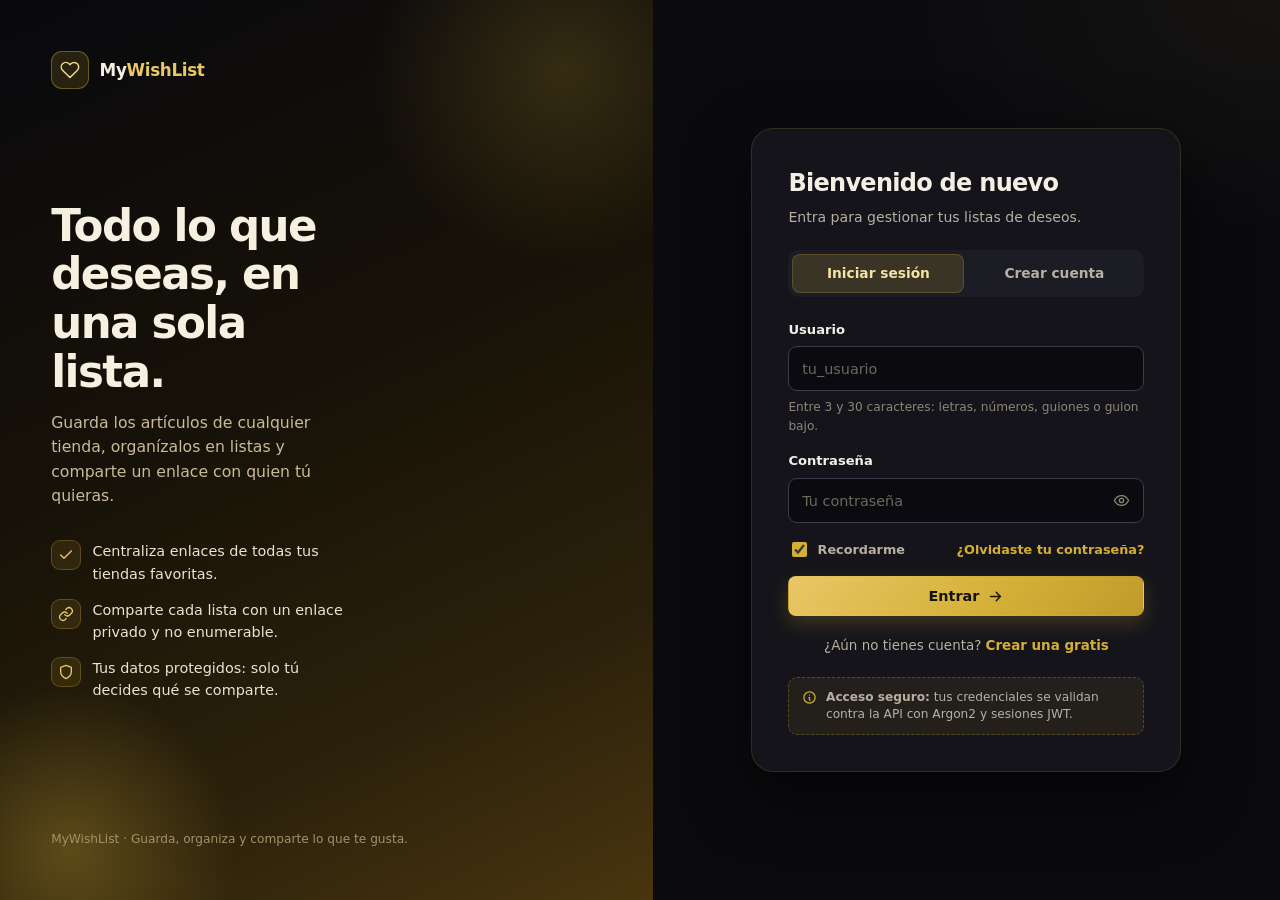
==== commit f40aa0f9: "Fase 4: Conectar frontend con backend" ====
--- a/frontend/index.html
+++ b/frontend/index.html
@@ -12,7 +12,7 @@
 
   <header class="navbar">
     <div class="container navbar__inner">
-      <a class="brand" href="index.html">
+      <a class="brand" href="/">
         <span class="brand__mark" aria-hidden="true">
           <svg viewBox="0 0 24 24" fill="none" stroke="currentColor" stroke-width="1.8" stroke-linecap="round" stroke-linejoin="round">
             <path d="M20.8 4.6a5.5 5.5 0 0 0-7.8 0L12 5.7l-1.1-1.1a5.5 5.5 0 0 0-7.8 7.8l1.1 1.1L12 21l7.7-7.5 1.1-1.1a5.5 5.5 0 0 0 0-7.8Z"/>
@@ -22,11 +22,11 @@
       </a>
 
       <nav class="navbar__actions" aria-label="Cuenta">
-        <div class="user-chip">
-          <span class="user-chip__avatar" aria-hidden="true">AD</span>
+        <div class="user-chip" hidden>
+          <span class="user-chip__avatar" aria-hidden="true"></span>
           <span class="user-chip__meta">
-            <span class="user-chip__name">alex_demo</span>
-            <span class="user-chip__role">4 listas</span>
+            <span class="user-chip__name"></span>
+            <span class="user-chip__role">0 listas</span>
           </span>
         </div>
         <span class="navbar__divider" aria-hidden="true"></span>
@@ -50,7 +50,7 @@
         <p class="page-head__sub">Crea una lista para cada ocasión y comparte solo la que quieras. Nadie más puede ver tu colección completa.</p>
       </div>
       <div class="page-head__actions">
-        <span class="count-pill" id="wishlist-count">4 listas</span>
+        <span class="count-pill" id="wishlist-count">0 listas</span>
         <button class="btn btn--primary" type="button" data-modal-open="wishlist-modal" data-new="wishlist">
           <svg viewBox="0 0 24 24" fill="none" stroke="currentColor" stroke-width="2" stroke-linecap="round" stroke-linejoin="round" aria-hidden="true">
             <path d="M12 5v14M5 12h14"/>
@@ -60,258 +60,7 @@
       </div>
     </section>
 
-    <section class="wishlist-grid" id="wishlist-grid" aria-label="Listas de deseos">
-
-      <!-- Wishlist 1 -->
-      <article class="wishlist-card"
-               data-title="Setup Home Office 2026"
-               data-description="Todo lo que necesito para montar mi escritorio definitivo: audio, periféricos y ergonomía."
-               data-share="http://localhost:8000/?list=8f3c2b7d9a4e4c1f9b5d6a7e8f901234">
-        <div class="wishlist-card__top">
-          <span class="wishlist-card__icon" aria-hidden="true">
-            <svg viewBox="0 0 24 24" fill="none" stroke="currentColor" stroke-width="1.8" stroke-linecap="round" stroke-linejoin="round">
-              <rect x="2" y="4" width="20" height="14" rx="2"/>
-              <path d="M8 21h8M12 18v3"/>
-            </svg>
-          </span>
-          <span class="badge badge--success">
-            <svg viewBox="0 0 24 24" fill="none" stroke="currentColor" stroke-width="2.2" stroke-linecap="round" stroke-linejoin="round" aria-hidden="true">
-              <path d="M20 6 9 17l-5-5"/>
-            </svg>
-            Compartida
-          </span>
-        </div>
-        <h2 class="wishlist-card__title"><a href="wishlist.html">Setup Home Office 2026</a></h2>
-        <p class="wishlist-card__desc">Todo lo que necesito para montar mi escritorio definitivo: audio, periféricos y ergonomía.</p>
-        <div class="wishlist-card__meta">
-          <span class="meta-item">
-            <svg viewBox="0 0 24 24" fill="none" stroke="currentColor" stroke-width="1.8" stroke-linecap="round" stroke-linejoin="round" aria-hidden="true">
-              <path d="M21 16V8a2 2 0 0 0-1-1.73l-7-4a2 2 0 0 0-2 0l-7 4A2 2 0 0 0 3 8v8a2 2 0 0 0 1 1.73l7 4a2 2 0 0 0 2 0l7-4A2 2 0 0 0 21 16Z"/>
-              <path d="m3.3 7 8.7 5 8.7-5M12 22V12"/>
-            </svg>
-            6 artículos
-          </span>
-          <span class="meta-item">
-            <svg viewBox="0 0 24 24" fill="none" stroke="currentColor" stroke-width="1.8" stroke-linecap="round" stroke-linejoin="round" aria-hidden="true">
-              <rect x="3" y="4" width="18" height="18" rx="2"/>
-              <path d="M16 2v4M8 2v4M3 10h18"/>
-            </svg>
-            12 nov 2026
-          </span>
-        </div>
-        <div class="wishlist-card__actions">
-          <a class="btn btn--primary btn--sm" href="wishlist.html">Ver artículos</a>
-          <div class="wishlist-card__tools">
-            <button class="btn btn--ghost btn--icon" type="button" data-action="share"
-                    data-share="http://localhost:8000/?list=8f3c2b7d9a4e4c1f9b5d6a7e8f901234"
-                    title="Copiar enlace para compartir" aria-label="Copiar enlace para compartir">
-              <svg viewBox="0 0 24 24" fill="none" stroke="currentColor" stroke-width="1.8" stroke-linecap="round" stroke-linejoin="round" aria-hidden="true">
-                <path d="M10 13a5 5 0 0 0 7.5.5l3-3a5 5 0 0 0-7-7l-1.7 1.7"/>
-                <path d="M14 11a5 5 0 0 0-7.5-.5l-3 3a5 5 0 0 0 7 7l1.7-1.7"/>
-              </svg>
-            </button>
-            <button class="btn btn--ghost btn--icon" type="button" data-action="edit-wishlist"
-                    title="Editar wishlist" aria-label="Editar wishlist">
-              <svg viewBox="0 0 24 24" fill="none" stroke="currentColor" stroke-width="1.8" stroke-linecap="round" stroke-linejoin="round" aria-hidden="true">
-                <path d="M12 20h9"/>
-                <path d="M16.5 3.5a2.1 2.1 0 0 1 3 3L7 19l-4 1 1-4Z"/>
-              </svg>
-            </button>
-            <button class="btn btn--ghost btn--icon is-danger" type="button" data-action="delete-wishlist"
-                    title="Eliminar wishlist" aria-label="Eliminar wishlist">
-              <svg viewBox="0 0 24 24" fill="none" stroke="currentColor" stroke-width="1.8" stroke-linecap="round" stroke-linejoin="round" aria-hidden="true">
-                <path d="M3 6h18M8 6V4a1 1 0 0 1 1-1h6a1 1 0 0 1 1 1v2M19 6l-1 14a2 2 0 0 1-2 2H8a2 2 0 0 1-2-2L5 6"/>
-                <path d="M10 11v6M14 11v6"/>
-              </svg>
-            </button>
-          </div>
-        </div>
-      </article>
-
-      <!-- Wishlist 2 -->
-      <article class="wishlist-card"
-               data-title="Regalos de Cumpleaños"
-               data-description="Ideas para familiares y amigos. Nada de tarjetas de regalo, por favor."
-               data-share="http://localhost:8000/?list=1a2b3c4d5e6f7a8b9c0d1e2f3a4b5c6d">
-        <div class="wishlist-card__top">
-          <span class="wishlist-card__icon" aria-hidden="true">
-            <svg viewBox="0 0 24 24" fill="none" stroke="currentColor" stroke-width="1.8" stroke-linecap="round" stroke-linejoin="round">
-              <rect x="3" y="8" width="18" height="4" rx="1"/>
-              <path d="M12 8v13M19 12v7a2 2 0 0 1-2 2H7a2 2 0 0 1-2-2v-7"/>
-              <path d="M7.5 8a2.5 2.5 0 0 1 0-5C11 3 12 8 12 8s1-5 4.5-5a2.5 2.5 0 0 1 0 5"/>
-            </svg>
-          </span>
-          <span class="badge badge--soft">Privada</span>
-        </div>
-        <h2 class="wishlist-card__title"><a href="wishlist.html">Regalos de Cumpleaños</a></h2>
-        <p class="wishlist-card__desc">Ideas para familiares y amigos. Nada de tarjetas de regalo, por favor.</p>
-        <div class="wishlist-card__meta">
-          <span class="meta-item">
-            <svg viewBox="0 0 24 24" fill="none" stroke="currentColor" stroke-width="1.8" stroke-linecap="round" stroke-linejoin="round" aria-hidden="true">
-              <path d="M21 16V8a2 2 0 0 0-1-1.73l-7-4a2 2 0 0 0-2 0l-7 4A2 2 0 0 0 3 8v8a2 2 0 0 0 1 1.73l7 4a2 2 0 0 0 2 0l7-4A2 2 0 0 0 21 16Z"/>
-              <path d="m3.3 7 8.7 5 8.7-5M12 22V12"/>
-            </svg>
-            4 artículos
-          </span>
-          <span class="meta-item">
-            <svg viewBox="0 0 24 24" fill="none" stroke="currentColor" stroke-width="1.8" stroke-linecap="round" stroke-linejoin="round" aria-hidden="true">
-              <rect x="3" y="4" width="18" height="18" rx="2"/>
-              <path d="M16 2v4M8 2v4M3 10h18"/>
-            </svg>
-            3 nov 2026
-          </span>
-        </div>
-        <div class="wishlist-card__actions">
-          <a class="btn btn--primary btn--sm" href="wishlist.html">Ver artículos</a>
-          <div class="wishlist-card__tools">
-            <button class="btn btn--ghost btn--icon" type="button" data-action="share"
-                    data-share="http://localhost:8000/?list=1a2b3c4d5e6f7a8b9c0d1e2f3a4b5c6d"
-                    title="Copiar enlace para compartir" aria-label="Copiar enlace para compartir">
-              <svg viewBox="0 0 24 24" fill="none" stroke="currentColor" stroke-width="1.8" stroke-linecap="round" stroke-linejoin="round" aria-hidden="true">
-                <path d="M10 13a5 5 0 0 0 7.5.5l3-3a5 5 0 0 0-7-7l-1.7 1.7"/>
-                <path d="M14 11a5 5 0 0 0-7.5-.5l-3 3a5 5 0 0 0 7 7l1.7-1.7"/>
-              </svg>
-            </button>
-            <button class="btn btn--ghost btn--icon" type="button" data-action="edit-wishlist"
-                    title="Editar wishlist" aria-label="Editar wishlist">
-              <svg viewBox="0 0 24 24" fill="none" stroke="currentColor" stroke-width="1.8" stroke-linecap="round" stroke-linejoin="round" aria-hidden="true">
-                <path d="M12 20h9"/>
-                <path d="M16.5 3.5a2.1 2.1 0 0 1 3 3L7 19l-4 1 1-4Z"/>
-              </svg>
-            </button>
-            <button class="btn btn--ghost btn--icon is-danger" type="button" data-action="delete-wishlist"
-                    title="Eliminar wishlist" aria-label="Eliminar wishlist">
-              <svg viewBox="0 0 24 24" fill="none" stroke="currentColor" stroke-width="1.8" stroke-linecap="round" stroke-linejoin="round" aria-hidden="true">
-                <path d="M3 6h18M8 6V4a1 1 0 0 1 1-1h6a1 1 0 0 1 1 1v2M19 6l-1 14a2 2 0 0 1-2 2H8a2 2 0 0 1-2-2L5 6"/>
-                <path d="M10 11v6M14 11v6"/>
-              </svg>
-            </button>
-          </div>
-        </div>
-      </article>
-
-      <!-- Wishlist 3 -->
-      <article class="wishlist-card"
-               data-title="Lecturas Pendientes"
-               data-description="Libros que quiero leer este año, entre ensayo, novela y algo de tecnología."
-               data-share="http://localhost:8000/?list=9e8d7c6b5a4f3e2d1c0b9a8f7e6d5c4b">
-        <div class="wishlist-card__top">
-          <span class="wishlist-card__icon" aria-hidden="true">
-            <svg viewBox="0 0 24 24" fill="none" stroke="currentColor" stroke-width="1.8" stroke-linecap="round" stroke-linejoin="round">
-              <path d="M2 4h6a4 4 0 0 1 4 4v12a3 3 0 0 0-3-3H2z"/>
-              <path d="M22 4h-6a4 4 0 0 0-4 4v12a3 3 0 0 1 3-3h7z"/>
-            </svg>
-          </span>
-          <span class="badge badge--soft">Privada</span>
-        </div>
-        <h2 class="wishlist-card__title"><a href="wishlist.html">Lecturas Pendientes</a></h2>
-        <p class="wishlist-card__desc">Libros que quiero leer este año, entre ensayo, novela y algo de tecnología.</p>
-        <div class="wishlist-card__meta">
-          <span class="meta-item">
-            <svg viewBox="0 0 24 24" fill="none" stroke="currentColor" stroke-width="1.8" stroke-linecap="round" stroke-linejoin="round" aria-hidden="true">
-              <path d="M21 16V8a2 2 0 0 0-1-1.73l-7-4a2 2 0 0 0-2 0l-7 4A2 2 0 0 0 3 8v8a2 2 0 0 0 1 1.73l7 4a2 2 0 0 0 2 0l7-4A2 2 0 0 0 21 16Z"/>
-              <path d="m3.3 7 8.7 5 8.7-5M12 22V12"/>
-            </svg>
-            8 artículos
-          </span>
-          <span class="meta-item">
-            <svg viewBox="0 0 24 24" fill="none" stroke="currentColor" stroke-width="1.8" stroke-linecap="round" stroke-linejoin="round" aria-hidden="true">
-              <rect x="3" y="4" width="18" height="18" rx="2"/>
-              <path d="M16 2v4M8 2v4M3 10h18"/>
-            </svg>
-            28 oct 2026
-          </span>
-        </div>
-        <div class="wishlist-card__actions">
-          <a class="btn btn--primary btn--sm" href="wishlist.html">Ver artículos</a>
-          <div class="wishlist-card__tools">
-            <button class="btn btn--ghost btn--icon" type="button" data-action="share"
-                    data-share="http://localhost:8000/?list=9e8d7c6b5a4f3e2d1c0b9a8f7e6d5c4b"
-                    title="Copiar enlace para compartir" aria-label="Copiar enlace para compartir">
-              <svg viewBox="0 0 24 24" fill="none" stroke="currentColor" stroke-width="1.8" stroke-linecap="round" stroke-linejoin="round" aria-hidden="true">
-                <path d="M10 13a5 5 0 0 0 7.5.5l3-3a5 5 0 0 0-7-7l-1.7 1.7"/>
-                <path d="M14 11a5 5 0 0 0-7.5-.5l-3 3a5 5 0 0 0 7 7l1.7-1.7"/>
-              </svg>
-            </button>
-            <button class="btn btn--ghost btn--icon" type="button" data-action="edit-wishlist"
-                    title="Editar wishlist" aria-label="Editar wishlist">
-              <svg viewBox="0 0 24 24" fill="none" stroke="currentColor" stroke-width="1.8" stroke-linecap="round" stroke-linejoin="round" aria-hidden="true">
-                <path d="M12 20h9"/>
-                <path d="M16.5 3.5a2.1 2.1 0 0 1 3 3L7 19l-4 1 1-4Z"/>
-              </svg>
-            </button>
-            <button class="btn btn--ghost btn--icon is-danger" type="button" data-action="delete-wishlist"
-                    title="Eliminar wishlist" aria-label="Eliminar wishlist">
-              <svg viewBox="0 0 24 24" fill="none" stroke="currentColor" stroke-width="1.8" stroke-linecap="round" stroke-linejoin="round" aria-hidden="true">
-                <path d="M3 6h18M8 6V4a1 1 0 0 1 1-1h6a1 1 0 0 1 1 1v2M19 6l-1 14a2 2 0 0 1-2 2H8a2 2 0 0 1-2-2L5 6"/>
-                <path d="M10 11v6M14 11v6"/>
-              </svg>
-            </button>
-          </div>
-        </div>
-      </article>
-
-      <!-- Wishlist 4 -->
-      <article class="wishlist-card"
-               data-title="Viaje a la Patagonia"
-               data-description="Equipo básico para la ruta: mochila, abrigo técnico y una buena cámara."
-               data-share="http://localhost:8000/?list=5c4b3a2d1e0f9a8b7c6d5e4f3a2b1c0d">
-        <div class="wishlist-card__top">
-          <span class="wishlist-card__icon" aria-hidden="true">
-            <svg viewBox="0 0 24 24" fill="none" stroke="currentColor" stroke-width="1.8" stroke-linecap="round" stroke-linejoin="round">
-              <path d="m8 3 4 8 4-8M3 12h18M5 12l-2 7h18l-2-7"/>
-            </svg>
-          </span>
-          <span class="badge badge--muted">Borrador</span>
-        </div>
-        <h2 class="wishlist-card__title"><a href="wishlist.html">Viaje a la Patagonia</a></h2>
-        <p class="wishlist-card__desc">Equipo básico para la ruta: mochila, abrigo técnico y una buena cámara.</p>
-        <div class="wishlist-card__meta">
-          <span class="meta-item">
-            <svg viewBox="0 0 24 24" fill="none" stroke="currentColor" stroke-width="1.8" stroke-linecap="round" stroke-linejoin="round" aria-hidden="true">
-              <path d="M21 16V8a2 2 0 0 0-1-1.73l-7-4a2 2 0 0 0-2 0l-7 4A2 2 0 0 0 3 8v8a2 2 0 0 0 1 1.73l7 4a2 2 0 0 0 2 0l7-4A2 2 0 0 0 21 16Z"/>
-              <path d="m3.3 7 8.7 5 8.7-5M12 22V12"/>
-            </svg>
-            3 artículos
-          </span>
-          <span class="meta-item">
-            <svg viewBox="0 0 24 24" fill="none" stroke="currentColor" stroke-width="1.8" stroke-linecap="round" stroke-linejoin="round" aria-hidden="true">
-              <rect x="3" y="4" width="18" height="18" rx="2"/>
-              <path d="M16 2v4M8 2v4M3 10h18"/>
-            </svg>
-            15 oct 2026
-          </span>
-        </div>
-        <div class="wishlist-card__actions">
-          <a class="btn btn--primary btn--sm" href="wishlist.html">Ver artículos</a>
-          <div class="wishlist-card__tools">
-            <button class="btn btn--ghost btn--icon" type="button" data-action="share"
-                    data-share="http://localhost:8000/?list=5c4b3a2d1e0f9a8b7c6d5e4f3a2b1c0d"
-                    title="Copiar enlace para compartir" aria-label="Copiar enlace para compartir">
-              <svg viewBox="0 0 24 24" fill="none" stroke="currentColor" stroke-width="1.8" stroke-linecap="round" stroke-linejoin="round" aria-hidden="true">
-                <path d="M10 13a5 5 0 0 0 7.5.5l3-3a5 5 0 0 0-7-7l-1.7 1.7"/>
-                <path d="M14 11a5 5 0 0 0-7.5-.5l-3 3a5 5 0 0 0 7 7l1.7-1.7"/>
-              </svg>
-            </button>
-            <button class="btn btn--ghost btn--icon" type="button" data-action="edit-wishlist"
-                    title="Editar wishlist" aria-label="Editar wishlist">
-              <svg viewBox="0 0 24 24" fill="none" stroke="currentColor" stroke-width="1.8" stroke-linecap="round" stroke-linejoin="round" aria-hidden="true">
-                <path d="M12 20h9"/>
-                <path d="M16.5 3.5a2.1 2.1 0 0 1 3 3L7 19l-4 1 1-4Z"/>
-              </svg>
-            </button>
-            <button class="btn btn--ghost btn--icon is-danger" type="button" data-action="delete-wishlist"
-                    title="Eliminar wishlist" aria-label="Eliminar wishlist">
-              <svg viewBox="0 0 24 24" fill="none" stroke="currentColor" stroke-width="1.8" stroke-linecap="round" stroke-linejoin="round" aria-hidden="true">
-                <path d="M3 6h18M8 6V4a1 1 0 0 1 1-1h6a1 1 0 0 1 1 1v2M19 6l-1 14a2 2 0 0 1-2 2H8a2 2 0 0 1-2-2L5 6"/>
-                <path d="M10 11v6M14 11v6"/>
-              </svg>
-            </button>
-          </div>
-        </div>
-      </article>
-
-    </section>
+    <section class="wishlist-grid" id="wishlist-grid" aria-label="Listas de deseos"></section>
 
     <div class="empty-state" id="wishlist-empty" hidden>
       <span class="empty-state__icon" aria-hidden="true">
@@ -325,8 +74,8 @@
     </div>
 
     <footer class="page-foot">
-      <span><strong>MyWishList</strong> · Fase 1 de diseño con datos de ejemplo.</span>
-      <span>Los cambios no se guardan todavía. La conexión con la API llega en la fase 2.</span>
+      <span><strong>MyWishList</strong> · Guarda, organiza y comparte tus listas de deseos.</span>
+      <span>Tus listas son privadas hasta que compartes su enlace único.</span>
     </footer>
 
   </main>
@@ -400,6 +149,6 @@
     </div>
   </dialog>
 
-  <script defer src="js/ui-mock.js"></script>
+  <script type="module" src="js/app.js"></script>
 </body>
 </html>
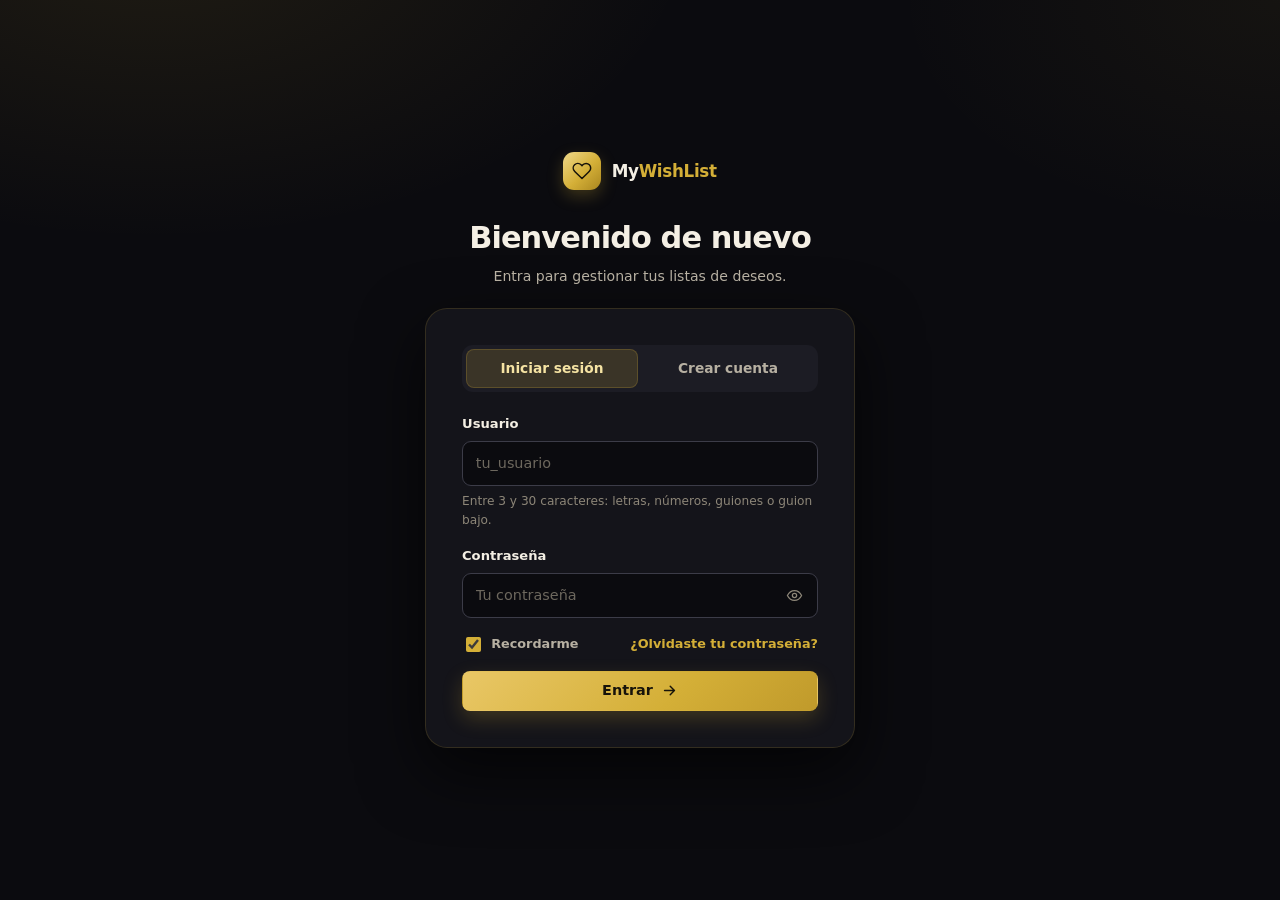
==== commit 878bdfb6: "Correciones visuales" ====
--- a/frontend/index.html
+++ b/frontend/index.html
@@ -45,7 +45,6 @@
 
     <section class="page-head">
       <div>
-        <span class="eyebrow">Tu colección</span>
         <h1 class="page-head__title">Mis wishlists</h1>
         <p class="page-head__sub">Crea una lista para cada ocasión y comparte solo la que quieras. Nadie más puede ver tu colección completa.</p>
       </div>
@@ -75,7 +74,6 @@
 
     <footer class="page-foot">
       <span><strong>MyWishList</strong> · Guarda, organiza y comparte tus listas de deseos.</span>
-      <span>Tus listas son privadas hasta que compartes su enlace único.</span>
     </footer>
 
   </main>
--- a/frontend/css/styles.css
+++ b/frontend/css/styles.css
@@ -379,16 +379,6 @@
    Encabezados de página
    -------------------------------------------------------------------------- */
 
-.eyebrow {
-  display: inline-block;
-  font-size: 0.72rem;
-  font-weight: 800;
-  letter-spacing: 0.14em;
-  text-transform: uppercase;
-  color: var(--primary);
-  margin-bottom: 0.4rem;
-}
-
 .page-head {
   display: flex;
   flex-wrap: wrap;
@@ -432,47 +422,6 @@
 }
 
 /* --------------------------------------------------------------------------
-   Badges / etiquetas
-   -------------------------------------------------------------------------- */
-
-.badge {
-  display: inline-flex;
-  align-items: center;
-  gap: 0.35rem;
-  padding: 0.28rem 0.65rem;
-  border-radius: 999px;
-  font-size: 0.72rem;
-  font-weight: 750;
-  letter-spacing: 0.01em;
-}
-
-.badge--soft {
-  background: var(--primary-light);
-  color: var(--primary-dark);
-}
-
-.badge--outline {
-  background: var(--bg-surface);
-  color: var(--text-muted);
-  border: 1px solid var(--border);
-}
-
-.badge--success {
-  background: rgba(52, 211, 153, 0.14);
-  color: #6ee7b7;
-}
-
-.badge--muted {
-  background: var(--bg-subtle);
-  color: var(--text-soft);
-}
-
-.badge svg {
-  width: 13px;
-  height: 13px;
-}
-
-/* --------------------------------------------------------------------------
    Tarjetas de wishlist
    -------------------------------------------------------------------------- */
 
@@ -790,79 +739,16 @@
   font-weight: 650;
 }
 
-.visitor-note {
-  display: none;
-  align-items: center;
-  gap: 0.4rem;
-  margin-left: auto;
-  padding: 0.3rem 0.7rem;
-  border-radius: 999px;
-  background: var(--bg-surface);
-  border: 1px solid var(--border);
-  color: var(--text-soft);
-  font-size: 0.76rem;
-  font-weight: 650;
-}
-
-.visitor-note svg {
-  width: 14px;
-  height: 14px;
-  color: var(--primary);
-}
-
 body[data-view-mode="visitor"] [data-owner-only] {
   display: none !important;
 }
 
-body[data-view-mode="visitor"] .visitor-note {
-  display: inline-flex;
+body[data-view-mode="owner"] [data-visitor-only] {
+  display: none !important;
 }
 
 body[data-view-mode="visitor"] .list-head__actions {
   align-items: flex-end;
-}
-
-/* --------------------------------------------------------------------------
-   Selector de vista (dueño / visitante)
-   -------------------------------------------------------------------------- */
-
-.segmented {
-  display: inline-flex;
-  gap: 3px;
-  padding: 4px;
-  border-radius: 10px;
-  background: var(--bg-surface);
-  border: 1px solid var(--border);
-  box-shadow: var(--shadow-sm);
-}
-
-.segmented__btn {
-  display: inline-flex;
-  align-items: center;
-  gap: 0.35rem;
-  padding: 0.4rem 0.7rem;
-  border: none;
-  border-radius: 7px;
-  background: transparent;
-  color: var(--text-muted);
-  font-size: 0.78rem;
-  font-weight: 700;
-  cursor: pointer;
-  transition: background-color 0.18s ease, color 0.18s ease;
-}
-
-.segmented__btn svg {
-  width: 14px;
-  height: 14px;
-}
-
-.segmented__btn:hover {
-  color: var(--primary-hover);
-}
-
-.segmented__btn.is-active {
-  color: var(--primary-dark);
-  background: var(--primary-light);
 }
 
 /* --------------------------------------------------------------------------
@@ -1255,159 +1141,45 @@
 
 .auth {
   display: grid;
-  grid-template-columns: 1.02fr 0.98fr;
+  place-items: center;
   min-height: 100vh;
-}
-
-.auth__aside {
-  position: relative;
-  display: flex;
-  flex-direction: column;
-  justify-content: space-between;
-  gap: 2.5rem;
-  padding: clamp(2rem, 4vw, 3.5rem);
-  color: #f6f0e1;
-  background: linear-gradient(155deg, #09090d 0%, #171208 44%, #2b210b 76%, #49350f 100%);
-  overflow: hidden;
-}
-
-.auth__aside::before,
-.auth__aside::after {
-  content: "";
-  position: absolute;
-  border-radius: 50%;
-  pointer-events: none;
-}
-
-.auth__aside::before {
-  width: 420px;
-  height: 420px;
-  top: -140px;
-  right: -120px;
-  background: radial-gradient(circle, rgba(212, 175, 55, 0.18), transparent 65%);
-}
-
-.auth__aside::after {
-  width: 340px;
-  height: 340px;
-  bottom: -120px;
-  left: -100px;
-  background: radial-gradient(circle, rgba(212, 175, 55, 0.3), transparent 68%);
-}
-
-.auth__aside > * {
-  position: relative;
-  z-index: 1;
-}
-
-.brand--on-dark,
-.brand--on-dark:hover {
-  color: #f6f0e1;
-}
-
-.brand--on-dark .brand__mark {
-  color: #f0d98a;
-  background: rgba(212, 175, 55, 0.14);
-  border: 1px solid rgba(212, 175, 55, 0.4);
-  box-shadow: none;
-  backdrop-filter: blur(6px);
-}
-
-.brand--on-dark .brand__name span {
-  color: #e9c766;
-}
-
-.auth__pitch {
-  max-width: 30ch;
-}
-
-.auth__pitch h1 {
-  font-size: clamp(1.9rem, 3.4vw, 2.75rem);
+  padding: clamp(1.5rem, 4vw, 3rem);
+}
+
+.auth__inner {
+  width: min(430px, 100%);
+}
+
+.auth__brand {
+  display: flex;
+  justify-content: center;
+  margin-bottom: 1.5rem;
+}
+
+.auth__head {
+  margin-bottom: 1.25rem;
+  text-align: center;
+}
+
+.auth__head h1 {
+  font-size: clamp(1.6rem, 3vw, 1.9rem);
   font-weight: 800;
-  letter-spacing: -0.035em;
-  line-height: 1.12;
-}
-
-.auth__pitch p {
-  margin-top: 0.9rem;
-  color: #c8bb98;
-  font-size: 0.98rem;
-  max-width: 42ch;
-}
-
-.auth__features {
-  display: grid;
-  gap: 0.85rem;
-  margin-top: 2rem;
-  padding: 0;
-  list-style: none;
-}
-
-.auth__features li {
-  display: flex;
-  align-items: flex-start;
-  gap: 0.7rem;
-  font-size: 0.9rem;
-  color: #ece2cd;
-}
-
-.auth__features .feature-icon {
-  display: grid;
-  place-items: center;
-  width: 30px;
-  height: 30px;
-  flex-shrink: 0;
-  border-radius: 9px;
-  color: var(--primary-hover);
-  background: rgba(212, 175, 55, 0.12);
-  border: 1px solid rgba(212, 175, 55, 0.28);
-}
-
-.auth__features .feature-icon svg {
-  width: 16px;
-  height: 16px;
-}
-
-.auth__aside-foot {
-  color: #a2916a;
-  font-size: 0.76rem;
-}
-
-.auth__panel {
-  display: grid;
-  place-items: center;
-  padding: clamp(1.5rem, 4vw, 3rem);
-}
-
-.auth__mobile-brand {
-  display: none;
-  margin-bottom: 1.25rem;
-  justify-content: center;
+  letter-spacing: -0.03em;
+}
+
+.auth__head p {
+  margin-top: 0.3rem;
+  color: var(--text-muted);
+  font-size: 0.88rem;
 }
 
 .auth-card {
-  width: min(430px, 100%);
+  width: 100%;
   padding: clamp(1.5rem, 3vw, 2.25rem);
   border-radius: var(--radius-xl);
   background: var(--bg-surface);
   border: 1px solid rgba(212, 175, 55, 0.16);
   box-shadow: var(--shadow-lg);
-}
-
-.auth-card__head {
-  margin-bottom: 1.35rem;
-}
-
-.auth-card__head h2 {
-  font-size: 1.5rem;
-  font-weight: 800;
-  letter-spacing: -0.03em;
-}
-
-.auth-card__head p {
-  margin-top: 0.3rem;
-  color: var(--text-muted);
-  font-size: 0.88rem;
 }
 
 .tabs {
@@ -1481,59 +1253,6 @@
 .link-button:hover {
   color: var(--primary-hover);
   text-decoration: underline;
-}
-
-.auth-switch {
-  margin-top: 1.25rem;
-  text-align: center;
-  color: var(--text-muted);
-  font-size: 0.84rem;
-}
-
-.auth-switch button {
-  border: none;
-  background: none;
-  padding: 0;
-  color: var(--primary);
-  font-weight: 750;
-  cursor: pointer;
-}
-
-.auth-switch button:hover {
-  color: var(--primary-hover);
-  text-decoration: underline;
-}
-
-.demo-hint {
-  display: flex;
-  align-items: flex-start;
-  gap: 0.55rem;
-  margin-top: 1.25rem;
-  padding: 0.65rem 0.8rem;
-  border-radius: 9px;
-  border: 1px dashed rgba(212, 175, 55, 0.3);
-  background: var(--primary-lighter);
-  color: var(--text-muted);
-  font-size: 0.76rem;
-  line-height: 1.45;
-}
-
-.demo-hint svg {
-  width: 15px;
-  height: 15px;
-  flex-shrink: 0;
-  margin-top: 0.1rem;
-  color: var(--primary);
-}
-
-.demo-hint code {
-  font-family: ui-monospace, "SFMono-Regular", Consolas, monospace;
-  font-size: 0.74rem;
-  color: var(--primary-hover);
-  background: #0b0b0f;
-  padding: 0.05rem 0.3rem;
-  border-radius: 4px;
-  border: 1px solid rgba(212, 175, 55, 0.22);
 }
 
 /* --------------------------------------------------------------------------
@@ -1597,26 +1316,6 @@
    Responsive
    -------------------------------------------------------------------------- */
 
-@media (max-width: 980px) {
-  .auth {
-    grid-template-columns: 1fr;
-  }
-
-  .auth__aside {
-    display: none;
-  }
-
-  .auth__mobile-brand {
-    display: flex;
-  }
-
-  .auth__panel {
-    align-content: center;
-    min-height: 100vh;
-    padding-block: 2rem;
-  }
-}
-
 @media (max-width: 760px) {
   .navbar__divider,
   .user-chip__meta {
@@ -1640,10 +1339,6 @@
   .list-head__actions .btn-row .btn {
     flex: 1;
   }
-
-  .segmented {
-    justify-content: center;
-  }
 }
 
 @media (max-width: 560px) {
@@ -1683,10 +1378,6 @@
 
   .search {
     max-width: none;
-  }
-
-  .visitor-note {
-    margin-left: 0;
   }
 
   .modal__head,
